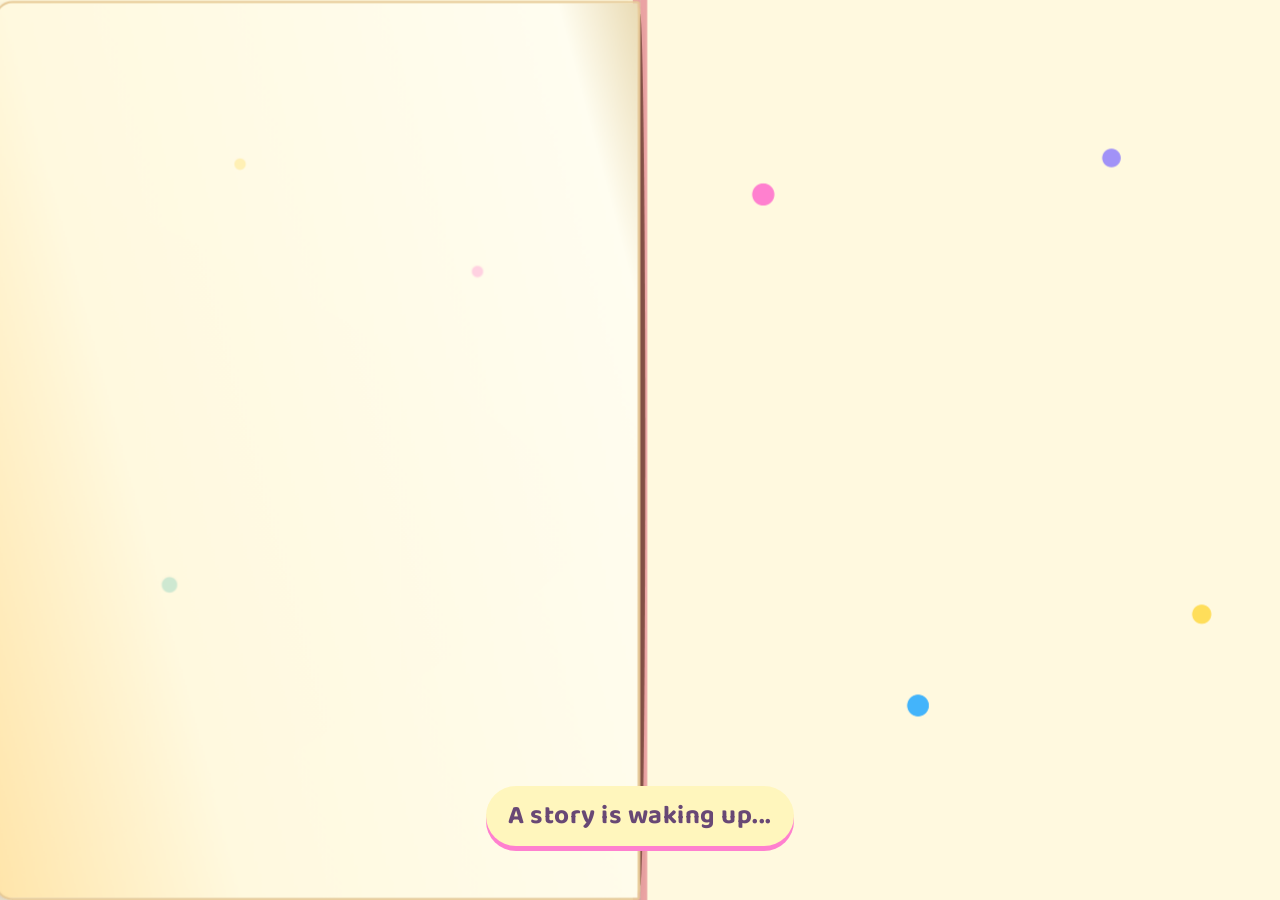
==== static/index.html @ c1fc457f "Opening: the design's keyframes as they are, pagesAppear, "A STORY YOU DRAW" bookLift and flutterPag" ====
<!doctype html>
<html lang="en">
<head>
  <meta charset="utf-8">
  <meta name="viewport" content="width=device-width, initial-scale=1, viewport-fit=cover">
  <meta name="theme-color" content="#12102b">
  <title>StoryForge</title>
  <link rel="preconnect" href="https://fonts.googleapis.com">
  <link rel="preconnect" href="https://fonts.gstatic.com" crossorigin>
  <link rel="stylesheet" href="https://fonts.googleapis.com/css2?family=Baloo+2:wght@500;600;700;800&family=Chewy&display=swap">
  <link rel="stylesheet" href="/static/style.css">
  <script>
    // The opening (a storybook opening itself) plays once per visit, before anything is drawn, so
    // the cover never flashes first. Not when /draw opens a story, and never with reduced motion.
    try {
      if (!/[?&]story=/.test(location.search) && !sessionStorage.getItem("storyforge.opened")
          && !matchMedia("(prefers-reduced-motion: reduce)").matches) {
        document.documentElement.classList.add("opening");
      }
    } catch (_) { /* no storage: skip the opening */ }
  </script>
  <link rel="icon" href="/static/art/icon.svg" type="image/svg+xml">
</head>
<body data-view="landing">
<!-- The opening: the book lifts, its cover opens and the pages flutter. A tap skips it (app.js). -->
<div class="opening-screen" id="opening" aria-hidden="true">
  <div class="opening-stars"><i></i><i></i><i></i><i></i><i></i></div>
  <div class="opening-book">
    <div class="opening-cover"><span class="cover-moon"></span><b>Story<br>Forge</b><small>A STORY YOU DRAW</small></div>
    <div class="opening-pages left-pages"></div>
    <div class="opening-pages right-pages"></div>
    <div class="flutter-page flutter-one"></div>
    <div class="flutter-page flutter-two"></div>
    <div class="flutter-page flutter-three"></div>
    <div class="flutter-page flutter-four"></div>
    <div class="opening-spine"></div>
  </div>
  <p class="opening-copy">A story is waking up...</p>
</div>
<!-- "Line boil" for the hero drawing: a little noise displaces its lines; hero.js re-seeds it a few
     times per second so the drawing wobbles like hand-drawn animation. -->
<svg class="defs" width="0" height="0" aria-hidden="true" focusable="false" style="position:absolute">
  <filter id="line-boil" x="-6%" y="-6%" width="112%" height="112%">
    <feTurbulence id="line-boil-noise" type="fractalNoise" baseFrequency="0.03" numOctaves="2" seed="1"/>
    <feDisplacementMap in="SourceGraphic" scale="2" xChannelSelector="R" yChannelSelector="G"/>
  </filter>
</svg>

<header class="top">
  <a class="wordmark" href="/" id="wordmark" aria-label="StoryForge, back to the cover"><span class="brand-mark" aria-hidden="true"><span></span></span>StoryForge</a>

  <div class="top-centre">
    <div class="top-reading" aria-live="polite">
      <h1 class="story-title" id="story-title"></h1>
      <p class="page-count" id="page-count"></p>
    </div>
  </div>

  <div class="top-actions">
    <button class="icon-button" id="narration-toggle" type="button" aria-pressed="true" hidden>
      <svg viewBox="0 0 24 24" aria-hidden="true"><path class="spk" d="M4 9.5h3.2L12 5.6v12.8l-4.8-3.9H4z"/><path class="wave" d="M15.2 9.2a4 4 0 0 1 0 5.6M17.6 6.8a7.4 7.4 0 0 1 0 10.4"/><path class="slash" d="M15 9.5l5 5m0-5l-5 5"/></svg>
      <span id="narration-toggle-label">Narration on</span>
    </button>
    <div class="leave" id="leave" hidden>
      <button class="ghost" id="new-story" type="button">New story</button>
      <span class="leave-confirm" id="leave-confirm" hidden>
        Leave this story?
        <button class="ghost" id="leave-yes" type="button">Yes, start a new one</button>
        <button class="ghost" id="leave-no" type="button">Keep reading</button>
      </span>
    </div>
  </div>
</header>

<main class="stage" id="stage">

  <!-- The cover: a storybook title screen. Left page: paper moon, hills and trees (or
       static/art/landing.jpg if it exists). Right page: the title, the buttons, and the most
       recently drawn hero peeking up (/api/cover-hero; the fox until someone has drawn one). -->
  <div class="cover" id="cover">
    <div class="title-book">
      <div class="title-page title-left" aria-hidden="true">
        <img class="cover-photo" id="cover-photo" alt="" hidden>
        <!-- two little doodled stars (a wobbly, hand-drawn outline) -->
        <svg class="paper-star star-one" viewBox="0 0 40 40"><path d="M20 3.5 Q22.6 11 25.4 15.6 Q31.5 15.8 37 17.4 Q32 21.6 28.3 25 Q29.6 30.8 30.6 36.6 Q25.4 33.4 20.2 30.4 Q14.8 33.8 9.6 36.2 Q11 30.6 12 24.8 Q7.6 21.2 3.4 17.2 Q9.4 16 14.8 15.4 Q17.2 9.8 20.8 4.4"/></svg>
        <svg class="paper-star star-two" viewBox="0 0 40 40"><path d="M20 3.5 Q22.6 11 25.4 15.6 Q31.5 15.8 37 17.4 Q32 21.6 28.3 25 Q29.6 30.8 30.6 36.6 Q25.4 33.4 20.2 30.4 Q14.8 33.8 9.6 36.2 Q11 30.6 12 24.8 Q7.6 21.2 3.4 17.2 Q9.4 16 14.8 15.4 Q17.2 9.8 20.8 4.4"/></svg>
        <div class="paper-moon"></div>
        <div class="menu-hills hill-back"></div><div class="menu-hills hill-front"></div>
        <div class="menu-tree tree-a"></div><div class="menu-tree tree-b"></div>
        <!-- the most recently drawn hero standing on the hill (the fox until someone has drawn one) -->
        <div class="menu-hero">
          <img class="cover-hero" id="cover-hero" alt="" hidden>
          <div class="menu-fox" id="menu-fox">
            <i class="fox-ear left"></i><i class="fox-ear right"></i><span class="fox-face"><i></i><b></b></span><span class="fox-body"></span><span class="fox-tail"></span>
          </div>
        </div>
        <div class="motes" id="motes"></div>
      </div>
      <div class="title-page title-right">
        <div class="title-content">
          <span class="eyebrow">A STORY YOU DRAW</span>
          <h2 class="title-word" aria-label="StoryForge">
            <span class="rainbow-word" aria-hidden="true"><i>S</i><i>t</i><i>o</i><i>r</i><i>y</i></span>
            <span class="rainbow-word short" aria-hidden="true"><i>F</i><i>o</i><i>r</i><i>g</i><i>e</i></span>
          </h2>
          <p class="cover-line" id="cover-line">Draw a hero. Watch it come alive.</p>
          <div class="top-landing">
            <a class="play-button" id="draw-link" href="/draw"><span class="play-triangle" aria-hidden="true"></span> Draw your hero</a>
            <button class="chunky soft" id="start" type="button">Start with an idea</button>
            <button class="chunky soft" id="resume" type="button" hidden></button>
          </div>
        </div>
      </div>
      <div class="title-spine" aria-hidden="true"></div>
    </div>
    <p class="menu-tip">Draw a hero • Make choices • Shape your story</p>
  </div>

  <!-- Describe your story -->
  <section class="invite" id="invite" aria-labelledby="invite-heading" hidden>
    <h2 id="invite-heading">Let's embark on a journey and bring your imagination to life.</h2>
    <p class="invite-how" id="invite-how">Hold the microphone icon and describe your basic story.</p>

    <div class="mic-wrap">
      <button class="mic" id="premise-mic" type="button" aria-label="Hold to speak your story idea">
        <span class="mic-rings" aria-hidden="true"></span>
        <svg viewBox="0 0 24 24" aria-hidden="true"><rect x="9" y="3" width="6" height="11" rx="3"/><path d="M6 11a6 6 0 0 0 12 0M12 17v4M8.5 21h7"/></svg>
      </button>
      <div class="bars" id="premise-bars" aria-hidden="true"><i></i><i></i><i></i><i></i><i></i><i></i><i></i></div>
    </div>
    <p class="mic-status" id="premise-mic-status" role="status"></p>

    <form class="premise-form" id="premise-form">
      <label class="visually-hidden" for="premise">Your story idea</label>
      <textarea id="premise" rows="2" placeholder="Or type it here. For example: a small purple dragon finds a mysterious door in an enchanted forest."></textarea>
      <fieldset class="levels" id="levels">
        <legend>Who is reading?</legend>
        <label><input type="radio" name="reading-level" value="pre"><span>Pre-reader</span></label>
        <label><input type="radio" name="reading-level" value="early" checked><span>Early reader <small>K-2</small></span></label>
        <label><input type="radio" name="reading-level" value="confident"><span>Confident reader <small>3-5</small></span></label>
      </fieldset>
      <div class="form-row">
        <button class="ghost" id="invite-back" type="button">Back</button>
        <button class="primary" id="premise-submit" type="submit">Begin the story</button>
      </div>
    </form>
  </section>

  <!-- The open book -->
  <div class="book-row" id="book-row" hidden>
  <button class="leaf-button" id="prev-page" type="button" aria-label="Previous page"><svg viewBox="0 0 24 24" aria-hidden="true"><path d="M15 4l-8 8 8 8"/></svg></button>
  <section class="book" id="book" aria-label="Storybook">
    <div class="page page-picture">
      <figure class="picture" id="picture" data-state="waiting">
        <img id="picture-img" alt="">
        <!-- The child's hero drawing (a transparent PNG), layered on every page's background and
             animated from the page's hero_action (style.css "Hero animation", hero.js). -->
        <div class="hero-stage" aria-hidden="true">
          <div class="hero-move">
            <span class="hero-shadow"></span>
            <div class="hero-flip"><div class="hero-act"><div class="hero-breath">
              <img id="hero-img" class="hero" alt="" draggable="false">
              <div class="hero-props"></div>
            </div></div></div>
          </div>
        </div>
        <div class="hero-fx" id="hero-fx" aria-hidden="true"></div>
        <div class="painting" id="painting">
          <div class="wash" aria-hidden="true"><i></i><i></i><i></i></div>
          <p class="painting-label" id="painting-label">Painting this page</p>
          <div class="meter" role="progressbar" aria-label="Picture progress" aria-valuemin="0" aria-valuemax="100" id="picture-meter"><span id="picture-meter-fill"></span></div>
          <p class="painting-eta" id="painting-eta"></p>
        </div>
        <div class="unpainted" id="unpainted">
          <svg viewBox="0 0 120 90" aria-hidden="true"><path d="M60 78C48 66 28 62 10 68V26c18-6 38-2 50 10 12-12 32-16 50-10v42c-18-6-38-2-50 10z" fill="none" stroke="currentColor" stroke-width="2.5" stroke-linejoin="round"/><path d="M60 36v42" stroke="currentColor" stroke-width="2.5"/><path d="M60 22v-10M44 20l-5-8M76 20l5-8" stroke="currentColor" stroke-width="2.5" stroke-linecap="round"/></svg>
          <p id="unpainted-message">This page stayed unpainted.</p>
          <button class="ink-button" id="picture-retry" type="button">Paint it again</button>
        </div>
      </figure>
    </div>

    <div class="page page-words">
      <div class="chapter-row">
        <span id="chapter-label"></span>
        <div class="progress" id="chapter-progress" role="img"></div>
      </div>
      <div class="words" id="words" tabindex="-1"></div>
      <div class="words-problem" id="words-problem" hidden>
        <p id="words-problem-message"></p>
        <div class="form-row">
          <button class="ink-button" id="words-retry" type="button">Try again</button>
          <button class="ink-link" id="words-change" type="button">Change my idea</button>
        </div>
      </div>

      <div class="narration" id="narration" hidden>
        <button class="round" id="narration-play" type="button" aria-label="Pause narration">
          <svg viewBox="0 0 24 24" aria-hidden="true"><path class="i-play" d="M8 5.5v13l11-6.5z"/><path class="i-pause" d="M7 5h4v14H7zM13 5h4v14h-4z"/></svg>
        </button>
        <div class="narration-track" role="progressbar" aria-label="Narration progress" aria-valuemin="0" aria-valuemax="100" id="narration-track"><span id="narration-fill"></span></div>
        <button class="ink-link" id="narration-replay" type="button">Read again</button>
      </div>
      <p class="narration-note" id="narration-note" hidden></p>

    </div>
    <div class="turn" id="turn" aria-hidden="true"></div>
    <!-- Shown while the browser keeps sound locked until a tap (iOS Safari, e.g. straight after /draw). -->
    <button class="tap-to-hear" id="tap-to-hear" type="button" hidden>
      <span class="tap-to-hear-pill"><span class="tap-to-hear-icon" aria-hidden="true">▶</span> Tap to hear your story!</span>
    </button>
  </section>
  <button class="leaf-button" id="next-page" type="button" aria-label="Next page"><svg viewBox="0 0 24 24" aria-hidden="true"><path d="M9 4l8 8-8 8"/></svg></button>
  </div>

  <!-- What happens next -->
  <section class="next" id="next" aria-labelledby="next-heading" hidden>
    <div class="next-wait" id="next-wait" hidden>
      <p id="next-wait-text"></p>
      <button class="quiet-link" id="choose-now" type="button" hidden>Choose now</button>
    </div>

    <div class="next-choices" id="next-choices" hidden>
      <h2 id="next-heading">What happens next?</h2>
      <div class="choices" id="choices"></div>
      <form class="own-idea" id="own-idea-form">
        <button class="mic small" id="idea-mic" type="button" aria-label="Hold to speak your own idea">
          <span class="mic-rings" aria-hidden="true"></span>
          <svg viewBox="0 0 24 24" aria-hidden="true"><rect x="9" y="3" width="6" height="11" rx="3"/><path d="M6 11a6 6 0 0 0 12 0M12 17v4M8.5 21h7"/></svg>
        </button>
        <label class="visually-hidden" for="own-idea">Your own idea for what happens next</label>
        <input id="own-idea" type="text" autocomplete="off" placeholder="Or describe your own idea">
        <button class="primary small" id="own-idea-submit" type="submit">Make it happen</button>
      </form>
      <p class="mic-status" id="idea-mic-status" role="status"></p>
      <div class="next-quiet">
        <button class="quiet-link" id="just-continue" type="button">Continue the adventure</button>
        <button class="quiet-link" id="finish-story" type="button">Finish the story</button>
      </div>
    </div>

    <div class="the-end" id="the-end" hidden>
      <h2>The end</h2>
      <div class="form-row">
        <button class="primary" id="end-new" type="button">Start a new journey</button>
        <button class="quiet-link" id="end-reread" type="button">Read it again from page 1</button>
      </div>
    </div>
  </section>
</main>

<div class="toast" id="toast" role="alert" hidden></div>
<!-- Tap-a-word: the definition of an underlined word (app.js "tap-a-word"). -->
<div class="word-bubble" id="word-bubble" role="dialog" aria-label="What this word means" hidden>
  <p><strong id="word-bubble-word"></strong> <span id="word-bubble-text"></span></p>
</div>

<script src="/static/hero.js" defer></script>
<script src="/static/app.js" defer></script>
</body>
</html>
---- static/style.css ----
/* StoryForge, in the team's storybook style (KidsStorybookGame): Chewy for titles, Baloo 2 for
   everything else, a bright title screen (paper moon, hills, trees, rainbow letters), a green
   two-panel book on dotted paper, and chunky buttons whose coloured bottom edge presses down.
   The picture and the hero layer ("Hero animation" below) keep their own look. */

@font-face {
  font-family: "Fraunces"; /* only the hero's sleeping "zzz" still uses it */
  src: url("/static/fonts/fraunces-latin-soft.woff2") format("woff2");
  font-weight: 100 900;
  font-display: swap;
}

:root {
  /* the team palette */
  --text: #293d3a;
  --title: #2d4e47;
  --text-soft: #4f5d58;     /* 6.6:1 on the paper */
  --paper: #faf6ea;
  --paper-dots: #d7cdb9;
  --cream: #fff9df;
  --frame: #4f8576;         /* the book frame, a little brighter than the design's #48685d */
  --frame-light: #5f9686;
  --frame-edge: #b7a88d;
  --chapter: #a94b31;       /* the design's #cf6a48, darkened to 5:1 for the small label */
  --rust: #d06d4b;
  --red: #ff524d;  --red-edge: #c4376d;  --orange: #ff8637;
  --yellow: #ffde5a; --yellow-edge: #d4a72c;
  --pink: #ff80cf; --purple: #c889ee; --violet: #684178; --violet-deep: #39285f;
  --green: #71b54c; --teal: #71c9b7; --blue: #43b4fb; --blue-edge: #2a86c4;
  --soft-edge: #d9cdb8;
  --button-text: #251820;   /* on red, orange and yellow buttons: 5:1 or better */

  /* The hero layer's own colours and font (unchanged). */
  --gold: #f4c76b;
  --gold-bright: #ffe3a1;
  --ember: #e89a3c;
  --ink: #2c2340;

  --ui: "Baloo 2", "Trebuchet MS", system-ui, sans-serif;
  --titles: "Chewy", "Baloo 2", cursive;
  --display: "Fraunces", "Iowan Old Style", "Palatino Linotype", Palatino, Georgia, serif;

  /* spacing scale: 4 8 12 16 24 32 48 64 */
  --s1: .25rem; --s2: .5rem; --s3: .75rem; --s4: 1rem; --s5: 1.5rem; --s6: 2rem; --s7: 3rem; --s8: 4rem;
  --ease: cubic-bezier(.2, .7, .2, 1);
}

*, *::before, *::after { box-sizing: border-box; }
[hidden] { display: none !important; }

html { -webkit-text-size-adjust: 100%; overflow-x: clip; }
body {
  margin: 0;
  min-height: 100dvh;
  display: grid;
  grid-template-rows: auto 1fr;
  background: radial-gradient(circle at 50% -10%, #fffdf7 0, #f4eddf 40%, #e8ddc9 100%) fixed;
  color: var(--text);
  font-family: var(--ui);
  font-size: 1.0625rem;
  line-height: 1.5;
  -webkit-font-smoothing: antialiased;
}
/* The cover and "describe your story" sit in the title screen's bright sky. */
body[data-view="landing"], body[data-view="invite"] {
  background:
    radial-gradient(rgba(255, 255, 255, .45) 2px, transparent 2px) 0 0 / 41px 41px,
    radial-gradient(circle at 50% 35%, #fffde5 0, #d8f5b2 28%, #71d7ca 62%, #43b4fb 100%);
  background-attachment: fixed;
}

button, input, textarea { font: inherit; color: inherit; }
button, a { -webkit-tap-highlight-color: transparent; }
button { cursor: pointer; }
button:disabled { cursor: default; }
:focus-visible { outline: 3px solid var(--violet); outline-offset: 3px; }

.visually-hidden {
  position: absolute; width: 1px; height: 1px; overflow: hidden;
  clip-path: inset(50%); white-space: nowrap;
}

/* ───────── chunky buttons ─────────
   A coloured bottom edge (--edge) under a coloured face (--face): hover lifts it a little,
   pressing pushes it down onto its edge. Every button is at least 48px tall for little fingers. */

.play-button, .chunky, .primary, .ghost, .quiet-link, .round, .leaf-button, .ink-button, .ink-link,
.mic, .levels span, .tap-to-hear-pill, .icon-button {
  --face: #fff; --edge: var(--soft-edge); --lift: 6px;
  border: 0;
  background: var(--face);
  color: var(--text);
  font-family: var(--ui);
  font-weight: 800;
  text-decoration: none;
  box-shadow: 0 var(--lift) 0 var(--edge), 0 calc(var(--lift) + 5px) 14px rgba(84, 42, 51, .16);
  transition: transform .18s var(--ease), box-shadow .18s var(--ease), background-color .18s;
}
@media (hover: hover) {
  .play-button:hover, .chunky:hover:not(:disabled), .primary:hover:not(:disabled), .ghost:hover,
  .quiet-link:hover:not(:disabled), .round:hover, .leaf-button:hover:not(:disabled), .ink-button:hover,
  .ink-link:hover, .mic:hover:not(.listening), .levels label:hover span, .icon-button:hover,
  .tap-to-hear:hover .tap-to-hear-pill {
    transform: translateY(-3px) rotate(-1deg);
    box-shadow: 0 calc(var(--lift) + 3px) 0 var(--edge), 0 calc(var(--lift) + 9px) 18px rgba(84, 42, 51, .18);
  }
}
.play-button:active, .chunky:active:not(:disabled), .primary:active:not(:disabled), .ghost:active,
.quiet-link:active:not(:disabled), .round:active, .leaf-button:active:not(:disabled), .ink-button:active,
.ink-link:active, .levels label:active span, .icon-button:active, .tap-to-hear:active .tap-to-hear-pill {
  transform: translateY(calc(var(--lift) - 2px));
  box-shadow: 0 2px 0 var(--edge);
}
.primary:disabled, .chunky:disabled, .quiet-link:disabled, .choice:disabled { opacity: .5; }

.play-button, .primary, .tap-to-hear-pill { --face: var(--red); --edge: var(--red-edge); --lift: 7px; color: var(--button-text); }
@media (hover: hover) { .play-button:hover, .primary:hover:not(:disabled) { --face: var(--orange); } }
.play-button {
  display: inline-flex; align-items: center; justify-content: center; gap: 12px;
  min-width: 200px; min-height: 64px; padding: 0 1.4em;
  border-radius: 18px;
  font-size: 1.45rem;
}
.play-triangle { width: 0; height: 0; border-top: 9px solid transparent; border-bottom: 9px solid transparent; border-left: 14px solid currentColor; }
.chunky {
  display: inline-flex; align-items: center; justify-content: center;
  min-height: 56px; padding: 0 1.3em;
  border-radius: 16px;
  font-size: 1.15rem;
}
.chunky.soft { --face: #fff6bd; --edge: var(--yellow-edge); color: #4a3550; }
.primary { border-radius: 16px; min-height: 56px; padding: 0 1.4em; font-size: 1.15rem; }
.primary.small { min-height: 52px; font-size: 1.05rem; padding: 0 1.1em; white-space: nowrap; }
.ghost, .quiet-link {
  display: inline-flex; align-items: center; justify-content: center;
  min-height: 48px; padding: 0 1.1em; border-radius: 14px; font-size: 1rem;
}

/* ───────── top bar ───────── */

.top {
  display: grid;
  grid-template-columns: 1fr auto 1fr;
  align-items: center;
  gap: var(--s4);
  padding: var(--s3) clamp(var(--s4), 3vw, var(--s6));
  min-height: 5.5rem;
  max-width: 1240px; width: 100%; margin: 0 auto;
}
body[data-view="landing"] .top { display: none; } /* the title screen is the whole page */
body[data-view="landing"] { grid-template-rows: 1fr; } /* so the cover gets the full height and sits centred */
.wordmark {
  justify-self: start;
  display: flex; align-items: center; gap: 12px;
  color: #294d47;
  text-decoration: none;
  font-family: var(--titles);
  font-size: 1.6rem;
  letter-spacing: .3px;
}
/* the little lantern from the design's brand mark */
.brand-mark { width: 42px; height: 42px; flex: none; border-radius: 50% 50% 46% 54%; background: #dd714b; display: grid; place-items: center; transform: rotate(-8deg); box-shadow: inset 0 -4px rgba(86, 53, 40, .15); }
.brand-mark span { width: 19px; height: 23px; background: #ffefac; border-radius: 50% 50% 45% 45%; box-shadow: 0 0 0 4px #315b52; position: relative; }
.brand-mark span::after { content: ""; width: 3px; height: 8px; background: #315b52; position: absolute; top: -6px; left: 8px; }
body[data-view="invite"] .wordmark { color: #1f4740; }

.top-centre { text-align: center; min-width: 0; }
.top-actions { justify-self: end; display: flex; align-items: center; gap: var(--s3); flex-wrap: wrap; justify-content: flex-end; }
.top-reading { display: none; }
body[data-view="reading"] .top-reading { display: block; }

.story-title {
  margin: 0;
  color: var(--title);
  font-family: var(--titles);
  font-weight: 400;
  font-size: clamp(1.6rem, 3vw, 2.4rem);
  line-height: 1.05;
  letter-spacing: .2px;
  text-wrap: balance;
}
.page-count { margin: 2px 0 0; color: var(--text-soft); font-size: .95rem; font-weight: 700; }

.icon-button {
  display: inline-flex; align-items: center; gap: .45em;
  min-height: 48px; padding: 0 1em; border-radius: 999px; font-size: .98rem;
  --lift: 4px;
}
.icon-button svg { width: 1.3em; height: 1.3em; fill: none; stroke: currentColor; stroke-width: 2; stroke-linecap: round; stroke-linejoin: round; }
.icon-button .spk { fill: currentColor; stroke: none; }
.icon-button .slash { display: none; }
.icon-button[aria-pressed="false"] .wave { display: none; }
.icon-button[aria-pressed="false"] .slash { display: inline; }
.icon-button[aria-pressed="false"] { color: var(--text-soft); }
.leave-confirm { display: inline-flex; align-items: center; gap: var(--s2); flex-wrap: wrap; justify-content: flex-end; font-size: 1rem; font-weight: 700; }

/* ───────── the stage ───────── */

.stage {
  position: relative;
  display: flex;
  flex-direction: column;
  align-items: center;
  justify-content: center;
  padding: 0 clamp(var(--s4), 3vw, var(--s6)) var(--s5);
  overflow: clip;
}
body[data-view="landing"] .stage { padding: 34px clamp(14px, 3vw, 34px); }
body[data-view="reading"] .stage { justify-content: flex-start; overflow: visible; gap: var(--s5); }
body[data-view="reading"] .top { min-height: 4.75rem; }

/* ───────── the cover: the title screen ───────── */

.cover { display: flex; flex-direction: column; align-items: center; width: 100%; }
body:not([data-view="landing"]) .cover { display: none; }
.motes { display: none; }

.title-book {
  width: min(1040px, 94vw);
  min-height: min(680px, 80vh);
  display: grid; grid-template-columns: 1fr 1fr;
  position: relative; z-index: 2;
  border: 10px solid var(--violet); border-radius: 24px;
  background: var(--yellow);
  box-shadow: 0 26px 0 var(--violet-deep), 0 38px 60px rgba(28, 23, 82, .55);
  animation: titleArrive .85s cubic-bezier(.18, .8, .25, 1) both;
  overflow: hidden;
}
html.opening .title-book { animation-play-state: paused; } /* it arrives once the opening is over */
.title-page { position: relative; overflow: hidden; }
.title-left { background: var(--blue); border-radius: 12px 0 0 12px; }
/* a little ringed planet in the top corner (the ring is ::after, tilted) */
.title-left::before {
  content: ""; position: absolute; z-index: 1; width: 92px; height: 92px; top: 46px; right: 52px; border-radius: 50%;
  background:
    radial-gradient(circle at 34% 38%, rgba(255, 255, 255, .35) 0 9px, transparent 10px),
    radial-gradient(circle at 64% 66%, rgba(57, 40, 95, .18) 0 11px, transparent 12px),
    radial-gradient(circle at 70% 30%, rgba(57, 40, 95, .14) 0 6px, transparent 7px),
    #8a7fe8;
  box-shadow: inset -10px -8px 0 rgba(57, 40, 95, .18);
}
.title-left::after {
  content: ""; position: absolute; z-index: 1; width: 150px; height: 38px; top: 73px; right: 23px; border-radius: 50%;
  border: 6px solid #c889ee; border-top-color: transparent; transform: rotate(-16deg);
}
.title-left .cover-photo { position: absolute; inset: 0; width: 100%; height: 100%; object-fit: cover; z-index: 5; }
.title-right { background: var(--cream); border-radius: 0 12px 12px 0; color: #46354b; display: grid; place-items: center; }
.title-spine { position: absolute; width: 24px; left: calc(50% - 12px); top: 0; bottom: 0; z-index: 10; background: linear-gradient(90deg, rgba(55, 35, 46, .3), rgba(255, 255, 255, .32), rgba(55, 35, 46, .28)); pointer-events: none; }
.paper-moon { position: absolute; width: 132px; height: 132px; border-radius: 50%; background: #fff2a2; top: 70px; left: 75px; box-shadow: 0 0 0 18px rgba(255, 231, 134, .12), 0 0 60px rgba(255, 231, 134, .32); animation: moonBob 4s ease-in-out infinite; }
.paper-star {
  position: absolute; z-index: 3; width: 30px; height: 30px; overflow: visible;
  fill: #ffe680; stroke: #e98a4f; stroke-width: 2.6; stroke-linecap: round; stroke-linejoin: round;
  animation: doodleTwinkle 1.4s ease-in-out infinite alternate;
}
.star-one { left: 58px; top: 250px; rotate: -12deg; }
.star-two { right: 70px; top: 196px; width: 24px; height: 24px; fill: #e3f29a; stroke: #6c9b3f; animation-delay: .5s; rotate: 14deg; }
@keyframes doodleTwinkle { to { transform: scale(1.18) rotate(10deg); } }
.menu-hills { position: absolute; bottom: -90px; width: 530px; height: 400px; border-radius: 52% 48% 0 0; transform: rotate(10deg); }
.hill-back { left: 80px; background: var(--teal); }
.hill-front { left: -190px; bottom: -170px; background: var(--green); transform: rotate(-8deg); }
.menu-tree { position: absolute; z-index: 2; bottom: 55px; width: 30px; height: 150px; border-radius: 12px 12px 0 0; background: #583f45; }
.menu-tree::before { content: ""; position: absolute; width: 120px; height: 160px; left: -45px; top: -110px; border-radius: 48% 52% 44% 56%; background: #37b54c; box-shadow: inset -15px -10px rgba(29, 61, 62, .16); }
.tree-a { left: 90px; }
.tree-b { right: 78px; height: 120px; transform: scale(.8); }

.title-content { z-index: 4; text-align: center; padding: 40px 26px 48px; transform: rotate(-1deg); }
.eyebrow { display: inline-block; color: #c8352f; font-weight: 800; font-size: 1rem; letter-spacing: 3px; margin-bottom: 10px; }
.title-word { font-family: var(--titles); font-weight: 400; font-size: clamp(52px, 6vw, 84px); line-height: .85; margin: 6px 0 22px; letter-spacing: -1px; }
.rainbow-word { display: flex; justify-content: center; transform: rotate(-1deg); }
.rainbow-word.short { margin-top: 9px; transform: rotate(1deg); }
.rainbow-word i { display: inline-block; font-style: normal; color: var(--purple); text-shadow: 2px 3px 0 #fff, 4px 5px 0 rgba(76, 63, 102, .25); transform: rotate(-5deg); }
.rainbow-word i:nth-child(2n) { color: var(--green); transform: translateY(4px) rotate(4deg); }
.rainbow-word i:nth-child(3n) { color: #f2c62e; transform: translateY(-3px) rotate(-3deg); }
.rainbow-word i:nth-child(4n) { color: #4fb9a6; transform: rotate(5deg); }
.rainbow-word i:nth-child(5n) { color: var(--pink); transform: translateY(3px) rotate(-4deg); }
.rainbow-word i:nth-child(6n) { color: var(--blue); }
.cover-line { margin: 0 0 24px; color: #4f3f57; font-size: 1.2rem; font-weight: 700; text-wrap: balance; }
.top-landing { display: flex; flex-direction: column; align-items: center; gap: 18px; }
.top-landing .chunky { min-width: 200px; }

/* The most recent hero drawing (or the fox) standing on the green hill of the left page, about
   twice the size it had beside the buttons. Its feet rest on the hill; a soft shadow under them. */
.menu-hero {
  position: absolute; z-index: 3; left: 52%; bottom: 112px; transform: translateX(-50%);
  width: min(360px, 80%); height: min(320px, 52%);
  display: flex; align-items: flex-end; justify-content: center;
  pointer-events: none;
}
.menu-hero::after {
  content: ""; position: absolute; bottom: -8px; left: 50%; width: 60%; height: 22px; transform: translateX(-50%);
  border-radius: 50%; background: rgba(29, 61, 40, .28); z-index: -1;
}
.cover-hero {
  display: block; max-width: 100%; max-height: 100%; width: auto; height: auto;
  object-fit: contain; transform-origin: bottom center;
  filter: drop-shadow(0 5px 0 rgba(94, 62, 69, .22));
  animation: foxPeek 3.5s ease-in-out infinite;
}
.menu-fox { position: absolute; bottom: -10px; left: 50%; margin-left: -85px; width: 170px; height: 180px; animation: foxPeek 3.5s ease-in-out infinite; transform-origin: bottom; }
.fox-body { position: absolute; width: 88px; height: 110px; bottom: 0; right: 30px; border-radius: 50% 50% 20% 20%; background: #df694a; border: 4px solid #5e3e45; }
.fox-face { position: absolute; z-index: 2; width: 100px; height: 85px; top: 15px; right: 24px; border-radius: 48% 48% 55% 55%; background: #eb7952; border: 4px solid #5e3e45; }
.fox-face::before, .fox-face::after { content: ""; position: absolute; width: 7px; height: 9px; top: 36px; border-radius: 50%; background: #4d3942; }
.fox-face::before { left: 25px; } .fox-face::after { right: 25px; }
.fox-face i { position: absolute; width: 54px; height: 35px; background: #fff1cc; border-radius: 50%; left: 20px; top: 47px; }
.fox-face b { position: absolute; z-index: 2; width: 12px; height: 9px; background: #4d3942; border-radius: 50%; left: 41px; top: 54px; }
.fox-ear { position: absolute; top: 0; width: 45px; height: 60px; background: #df694a; border: 4px solid #5e3e45; transform: rotate(25deg); border-radius: 80% 0 20% 20%; }
.fox-ear.left { right: 87px; transform: rotate(-25deg) scaleX(-1); }
.fox-ear.right { right: 20px; }
.fox-tail { position: absolute; width: 90px; height: 55px; right: 90px; bottom: 15px; border-radius: 60% 10% 10% 60%; background: #e16b49; border: 4px solid #5e3e45; transform: rotate(19deg); }
.menu-tip { position: relative; z-index: 3; margin: 44px 0 0; color: #1f4740; font-size: 1rem; font-weight: 700; letter-spacing: .5px; text-align: center; }

@keyframes titleArrive { from { opacity: 0; transform: scale(.75) rotate(-3deg); } to { opacity: 1; transform: scale(1) rotate(0); } }
@keyframes moonBob { 50% { transform: translateY(-10px); } }
@keyframes foxPeek { 50% { transform: rotate(2deg) translateY(-7px); } }
@keyframes twinkle { to { transform: rotate(45deg) scale(1.7); filter: drop-shadow(0 0 5px #ffe16e); } }
@keyframes settle { from { opacity: 0; transform: translateY(8px); } to { opacity: 1; transform: none; } }

/* ───────── the opening: the book opens and its pages flutter ─────────
   (.opening-screen, never just .opening: the story's first page uses .words.opening) */

.opening-screen { display: none; }
html.opening body { overflow: hidden; }
html.opening .opening-screen {
  position: fixed; inset: 0; z-index: 100;
  display: grid; place-items: center; overflow: hidden;
  background: #71c9b7; color: #fff7d2; cursor: pointer;
  transition: opacity .4s ease;
}
html.opening-out .opening-screen { opacity: 0; pointer-events: none; }
.opening-screen::before { content: ""; position: absolute; inset: 0; background: radial-gradient(circle at 50% 35%, #fffde5 0, #d8f5b2 28%, #71d7ca 62%, #43b4fb 100%); }
.opening-screen::after { content: ""; position: absolute; width: 650px; max-width: 90vw; height: 150px; bottom: 10%; border-radius: 50%; background: rgba(4, 7, 20, .5); filter: blur(30px); }
.opening-book { width: 100vw; height: 100vh; position: relative; z-index: 2; perspective: 1500px; animation: bookLift 2.75s cubic-bezier(.2, .7, .15, 1) both; }
.opening-cover { position: absolute; inset: 0 0 0 50%; border: 9px solid #623b77; border-radius: 6px 20px 20px 6px; transform-origin: left center; background: var(--red); display: grid; align-content: center; justify-items: center; box-shadow: inset 0 0 0 14px var(--orange), inset 0 0 0 19px var(--yellow), 0 18px 40px rgba(68, 92, 120, .3); animation: coverOpen 1.05s .45s cubic-bezier(.55, .05, .2, 1) forwards; z-index: 12; backface-visibility: hidden; }
.opening-cover b { color: #fff6bb; text-align: center; font: 400 clamp(32px, 5vw, 68px)/.9 var(--titles); text-shadow: 4px 4px #a13e75; }
.opening-cover small { font-size: 9px; letter-spacing: 2px; margin-top: 14px; font-weight: 800; }
.cover-moon { width: 58px; height: 58px; border-radius: 50%; background: #ffe57e; margin-bottom: 20px; box-shadow: 0 0 25px #ffdd78; }
.opening-pages { position: absolute; top: 0; bottom: 0; width: 50%; background-color: var(--cream); background-image: radial-gradient(circle at 18% 22%, #ff80cf 0 1.2%, transparent 1.3%), radial-gradient(circle at 72% 18%, #a192f7 0 1%, transparent 1.1%), radial-gradient(circle at 42% 78%, #43b4fb 0 1.3%, transparent 1.4%), radial-gradient(circle at 86% 68%, #ffde5a 0 1.1%, transparent 1.2%); border: 7px solid #eaa3a3; opacity: 0; animation: pagesAppear .25s .65s forwards; }
.left-pages { left: 0; border-radius: 14px 4px 4px 14px; }
.right-pages { right: 0; border-radius: 4px 14px 14px 4px; }
.flutter-page { position: absolute; z-index: 10; top: 1.5%; bottom: 1.5%; left: 50%; width: 49%; border-radius: 3px 18px 18px 3px; transform-origin: left center; transform-style: preserve-3d; background: linear-gradient(105deg, #eadcb6 0, #fffdf0 9%, #fff9df 72%, #ffe5aa 100%); border: 2px solid #e6c997; box-shadow: 8px 7px 15px rgba(90, 70, 82, .13); }
.flutter-page::after { content: ""; position: absolute; inset: 0; border-radius: inherit; background: radial-gradient(circle at 25% 30%, #ff80cf 0 5px, transparent 6px), radial-gradient(circle at 73% 65%, #71c9b7 0 7px, transparent 8px), radial-gradient(circle at 62% 18%, #ffde5a 0 5px, transparent 6px); opacity: .34; }
.flutter-one { animation: flutterPage 1.05s .82s cubic-bezier(.35, .05, .2, 1) forwards; }
.flutter-two { z-index: 9; inset-block: 2.2%; animation: flutterPage 1.05s 1.08s cubic-bezier(.35, .05, .2, 1) forwards; }
.flutter-three { z-index: 8; inset-block: 3%; animation: flutterPage 1.05s 1.34s cubic-bezier(.35, .05, .2, 1) forwards; }
.flutter-four { z-index: 7; inset-block: 3.8%; animation: flutterPage 1.05s 1.6s cubic-bezier(.35, .05, .2, 1) forwards; }
.opening-spine { position: absolute; width: 10px; height: 94%; top: 3%; left: calc(50% - 5px); border-radius: 50%; background: #845247; z-index: 8; opacity: 0; animation: fadeIn .3s 1.45s forwards; }
.opening-copy { z-index: 9; position: absolute; bottom: 6%; margin: 0; font: 700 clamp(18px, 2.2vw, 26px) var(--ui); letter-spacing: .5px; color: #684875; background: #fff6bd; padding: 9px 22px; border-radius: 30px; box-shadow: 0 5px 0 var(--pink); animation: pulseCopy 1.4s ease-in-out infinite; }
.opening-stars i { position: absolute; width: 7px; height: 7px; background: #ffe680; transform: rotate(45deg); animation: twinkle 1.2s infinite alternate; z-index: 1; }
.opening-stars i:nth-child(1) { left: 17%; top: 23%; }
.opening-stars i:nth-child(2) { right: 18%; top: 28%; animation-delay: .4s; }
.opening-stars i:nth-child(3) { left: 25%; bottom: 25%; animation-delay: .7s; }
.opening-stars i:nth-child(4) { right: 24%; bottom: 20%; }
.opening-stars i:nth-child(5) { left: 52%; top: 14%; animation-delay: .2s; }
/* The design's keyframes, as they are (pagesAppear is used there but never defined: the pages fade in). */
@keyframes bookLift { 0% { transform: translateY(20vh) scale(.25) rotate(4deg); opacity: 0; border-radius: 30px; } 22% { opacity: 1; } 65% { transform: translateY(0) scale(.72) rotate(0); } 100% { transform: translateY(0) scale(1.03); border-radius: 0; } }
@keyframes coverOpen { 0% { transform: rotateY(0); } 45% { transform: rotateY(-72deg) skewY(-2deg); } 100% { transform: rotateY(-180deg); } }
@keyframes flutterPage { 0% { transform: rotateY(0) skewY(0); filter: brightness(1); } 34% { transform: rotateY(-58deg) skewY(-5deg) translateY(-2%); filter: brightness(1.05); } 62% { transform: rotateY(-126deg) skewY(5deg) translateY(1%); } 82% { transform: rotateY(-168deg) skewY(-2deg); } 100% { transform: rotateY(-180deg) skewY(0); } }
@keyframes fadeIn { to { opacity: 1; } }
@keyframes pulseCopy { 50% { opacity: .55; } }
@keyframes pagesAppear { to { opacity: 1; } }

/* ───────── describe your story ───────── */

.invite {
  position: relative;
  width: min(100%, 40rem);
  display: flex; flex-direction: column; align-items: center;
  text-align: center;
  color: #443847;
  background: #fff0c7;
  border: 6px solid #5b3a49; border-radius: 25px;
  box-shadow: 0 15px 0 #2c2232, 0 30px 70px rgba(8, 10, 25, .35);
  padding: clamp(var(--s5), 3vw, 2.2rem);
  margin-top: var(--s4);
  animation: settingsPop .35s cubic-bezier(.2, .9, .3, 1.2) both;
}
@keyframes settingsPop { from { transform: scale(.75) rotate(3deg); opacity: 0; } }
.invite h2 {
  margin: 0 0 var(--s3);
  color: #3e485e;
  font-family: var(--titles); font-weight: 400;
  font-size: clamp(1.8rem, 4vw, 2.6rem);
  line-height: 1.1;
  text-wrap: balance;
}
.invite-how { margin: 0 0 var(--s5); font-size: 1.15rem; font-weight: 600; color: #5d4f5d; text-wrap: balance; }

.mic-wrap { display: flex; flex-direction: column; align-items: center; gap: var(--s3); }
.mic {
  --face: var(--blue); --edge: var(--blue-edge); --lift: 7px;
  position: relative;
  width: 6.5rem; height: 6.5rem;
  border-radius: 50%;
  color: #1d3346;
  display: grid; place-items: center;
  touch-action: none; user-select: none; -webkit-user-select: none; -webkit-touch-callout: none;
}
.mic svg { width: 46%; height: 46%; fill: none; stroke: currentColor; stroke-width: 2; stroke-linecap: round; stroke-linejoin: round; }
.mic svg rect { fill: currentColor; stroke: none; }
.mic.listening { --face: var(--pink); --edge: #c2559b; transform: translateY(5px); box-shadow: 0 2px 0 var(--edge); }
.mic.working { opacity: .7; }
.mic.unavailable { --face: #e6e0d4; --edge: #c6bba8; color: var(--text-soft); }
.mic-rings { position: absolute; inset: 0; border-radius: 50%; pointer-events: none; }
.mic.listening .mic-rings { animation: ring 1.4s ease-out infinite; box-shadow: 0 0 0 0 rgba(255, 128, 207, .6); }
@keyframes ring { to { box-shadow: 0 0 0 26px rgba(255, 128, 207, 0); } }
.mic.small { width: 3.4rem; height: 3.4rem; flex: none; --lift: 5px; }
.mic.small svg { width: 56%; height: 56%; }

.bars { display: flex; align-items: center; gap: 5px; height: 26px; opacity: 0; transition: opacity .2s; }
.bars.on { opacity: 1; }
.bars i { width: 5px; height: 100%; border-radius: 3px; background: var(--pink); transform: scaleY(.18); transform-origin: center; }
.bars.on:not(.live) i { animation: bar 1s ease-in-out infinite; }
.bars.on i:nth-child(2) { animation-delay: -.8s; } .bars.on i:nth-child(3) { animation-delay: -.3s; }
.bars.on i:nth-child(4) { animation-delay: -.6s; } .bars.on i:nth-child(5) { animation-delay: -.1s; }
.bars.on i:nth-child(6) { animation-delay: -.7s; } .bars.on i:nth-child(7) { animation-delay: -.45s; }
@keyframes bar { 0%, 100% { transform: scaleY(.2); } 50% { transform: scaleY(1); } }

.mic-status { min-height: 1.5em; margin: var(--s2) 0 var(--s3); font-size: 1.02rem; font-weight: 700; color: #4a3550; text-wrap: balance; }
.mic-status.problem { color: #a12f2f; }
.mic-status a { color: inherit; }

.premise-form { width: 100%; display: flex; flex-direction: column; gap: var(--s4); }
textarea, .own-idea input {
  width: 100%;
  border: 2px solid var(--soft-edge);
  border-radius: 16px;
  background: #fff;
  color: var(--text);
  padding: .8em 1em;
  font-family: var(--ui);
  font-size: 1.12rem; font-weight: 600;
  line-height: 1.45;
  resize: none;
  box-shadow: inset 0 3px 0 rgba(88, 75, 52, .06);
}
textarea::placeholder, input::placeholder { color: #7a6f70; opacity: 1; font-weight: 500; }
textarea:focus, .own-idea input:focus { border-color: var(--rust); outline: none; box-shadow: 0 0 0 4px rgba(208, 109, 75, .2); }
.form-row { display: flex; align-items: center; justify-content: center; gap: var(--s4); flex-wrap: wrap; }
.premise-form .form-row { padding-bottom: 8px; }

/* Reading level: three chunky pills (radio buttons underneath). Also on /draw (draw.css). */
.levels { border: 0; margin: 0; padding: 0 0 8px; min-width: 0; display: flex; flex-wrap: wrap; justify-content: center; gap: 14px 10px; }
.levels legend { float: left; width: 100%; padding: 0; margin-bottom: var(--s2); text-align: center; color: #3e485e; font-size: 1.05rem; font-weight: 800; }
.levels label { position: relative; }
.levels input { position: absolute; inset: 0; margin: 0; opacity: 0; cursor: pointer; z-index: 1; }
.levels span { display: inline-flex; align-items: center; min-height: 48px; border-radius: 14px; padding: 0 1em; font-size: 1rem; --lift: 5px; }
.levels small { font-size: .85em; color: var(--text-soft); margin-left: .3em; }
.levels input:checked + span { --face: var(--yellow); --edge: var(--yellow-edge); color: var(--button-text); }
.levels input:checked + span small { color: var(--button-text); }
.levels input:focus-visible + span { outline: 3px solid var(--violet); outline-offset: 4px; }

/* ───────── the open book ───────── */

.book-row {
  width: 100%;
  display: grid;
  grid-template-columns: auto minmax(0, 72rem) auto;
  justify-content: center;
  align-items: center;
  gap: var(--s4);
  animation: book-in .7s var(--ease) both;
}
@keyframes book-in { from { opacity: 0; transform: scale(.94) translateY(12px); } to { opacity: 1; transform: none; } }

.leaf-button {
  width: 3.5rem; height: 3.5rem; border-radius: 50%;
  display: grid; place-items: center;
  --lift: 5px; color: #345149;
}
.leaf-button svg { width: 1.4rem; height: 1.4rem; fill: none; stroke: currentColor; stroke-width: 3; stroke-linecap: round; stroke-linejoin: round; }
.leaf-button:disabled { opacity: .35; box-shadow: none; }

/* The design's two-panel book: a green frame, the picture on the left, dotted paper on the right,
   and a soft spine shadow between them. */
.book {
  position: relative;
  display: grid;
  grid-template-columns: 1fr 1fr;
  border: 9px solid var(--frame);
  border-radius: 26px;
  background: var(--paper);
  box-shadow: 0 0 0 3px rgba(255, 255, 255, .55) inset, 0 4px 0 var(--frame-edge), 0 24px 50px rgba(55, 57, 42, .18);
  perspective: 1800px;
  overflow: clip;
}
.book::after {
  content: ""; position: absolute; top: 0; bottom: 0; left: calc(50% - 10px); width: 20px; z-index: 4; pointer-events: none;
  background: linear-gradient(90deg, rgba(46, 45, 35, .18), rgba(255, 255, 255, .4), rgba(46, 45, 35, .08));
}
.page { position: relative; color: var(--text); min-width: 0; }
.page-picture {
  padding: clamp(var(--s4), 2.2vw, var(--s6));
  display: grid; place-items: center;
  background: var(--frame-light);
  background-image: radial-gradient(circle at 30% 20%, rgba(255, 255, 255, .16), transparent 60%);
}
.page-words {
  padding: clamp(var(--s5), 3vw, 3rem) clamp(var(--s5), 3.2vw, 3.2rem) var(--s5);
  display: flex; flex-direction: column;
  background-color: var(--paper);
  background-image: radial-gradient(var(--paper-dots) .8px, transparent 1px);
  background-size: 8px 8px;
}

/* The picture keeps its size; only a paper mat is drawn around it (box-shadow, no layout change). */
.picture {
  position: relative;
  margin: 0;
  width: 100%;
  max-width: min(512px, 49dvh);
  aspect-ratio: 1;
  border-radius: 10px;
  overflow: hidden;
  background: #e8efe7;
  box-shadow: 0 0 0 6px var(--cream), 0 9px 0 6px rgba(41, 61, 58, .28);
}
.picture img { position: absolute; inset: 0; width: 100%; height: 100%; object-fit: cover; opacity: 0; }
.picture[data-state="completed"] img { opacity: 1; animation: reveal 1.1s var(--ease) both; }
/* ───────── Hero animation ─────────
   The child's drawing stands on the background and acts out each page's hero_action
   (data-action on the frame, set by hero.js). Layers, outside in:
     .hero-stage   centres the hero at the bottom of the frame, fades it in
     .hero-move    travels across the scene (walking, running, flying, swimming); holds the shadow
     .hero-flip    turns the hero to face the way it is going
     .hero-act     the action itself (jump, rock, wobble, spin, tip over, hide...)
     .hero-breath  barely visible breathing, always on
     img.hero      the drawing, with the SVG "line boil" filter (re-seeded by hero.js)
     .hero-props   up to 2 big emoji the hero holds (hero.js), beside its hands, moving with it
   Distances use cqw (the frame is square), so the hero moves the same at every size. */
.picture { container-type: inline-size; }
.hero-stage {
  position: absolute; left: 50%; bottom: 5%; height: 50%;
  transform: translateX(-50%);
  opacity: 0; visibility: hidden; pointer-events: none; z-index: 1;
}
.picture[data-state="completed"] .hero-stage { visibility: visible; animation: hero-in .7s var(--ease) .5s both; }
@keyframes hero-in { from { opacity: 0; transform: translateX(-50%) translateY(14%) scale(.9); } to { opacity: 1; transform: translateX(-50%); } }

.hero-move, .hero-flip, .hero-act, .hero-breath { height: 100%; transform-origin: 50% 100%; }
.hero-move { position: relative; }
.hero-flip { perspective: 800px; }
.picture .hero-stage img.hero {
  position: static; display: block; inset: auto;
  height: 100%; width: auto; max-width: 70cqw; object-fit: contain;
  opacity: 1; animation: none; user-select: none; -webkit-user-drag: none;
}
.hero-breath { position: relative; }
.hero-props { position: absolute; inset: 0; pointer-events: none; }
.hero-prop {
  position: absolute; bottom: 34%;
  font-size: 13cqw; line-height: 1;
  filter: drop-shadow(0 .4cqw .5cqw rgba(44, 35, 64, .45));
  animation: prop-in .5s var(--ease) 1.1s both;
}
/* Overlapping the drawing's edge, where a hand usually is, as if held. */
.hero-prop:nth-child(1) { left: 100%; translate: -70% 0; rotate: 10deg; }
.hero-prop:nth-child(2) { right: 100%; translate: 70% 0; rotate: -10deg; }
/* The emoji itself turns with the hero (same "face" animation as .hero-flip, per action below), which
   cancels the flip: it stays beside the same hand but never shows mirrored. */
.hero-prop-face { display: inline-block; }
@keyframes prop-in { from { opacity: 0; transform: scale(.4); } to { opacity: 1; transform: none; } }
.hero-shadow {
  position: absolute; left: 50%; bottom: -5%; width: 96%; height: 12%;
  transform: translateX(-50%);
  border-radius: 50%;
  background: radial-gradient(closest-side, rgba(44, 35, 64, .5) 35%, rgba(44, 35, 64, 0));
}

/* Always on: breathing, barely visible. Everything below it plays once (twice for walking and
   flying) when the page appears, ends where it started, and leaves only the breathing. hero.js
   adds data-action once the hero has faded in, and ends the particles with the action. */
.picture[data-action] .hero-breath { animation: breathe 3.6s ease-in-out infinite; }
.picture[data-action="sleeping"] .hero-breath { animation-duration: 4.8s; }
@keyframes breathe { 0%, 100% { transform: scale(1, 1); } 50% { transform: scale(1.008, .992); } }

/* walking / running: over to one side, across to the other and back to the middle, waddling,
   facing the way it goes. */
.picture[data-action="walking"] .hero-move { animation: travel 7s ease-in-out 2; }
.picture[data-action="walking"] .hero-flip { animation: face 7s 2; }
.picture[data-action="walking"] .hero-prop-face { animation: face 7s 2; } /* counter-flip: emoji never mirrored */
.picture[data-action="walking"] .hero-act { animation: waddle .7s ease-in-out 20; }
.picture[data-action="running"] .hero-move { animation: travel 4.8s ease-in-out; }
.picture[data-action="running"] .hero-flip { animation: face 4.8s; }
.picture[data-action="running"] .hero-prop-face { animation: face 4.8s; } /* counter-flip: emoji never mirrored */
.picture[data-action="running"] .hero-act { animation: run .32s ease-in-out 15; }
@keyframes travel {
  0%, 100% { transform: translateX(0); } 25% { transform: translateX(26cqw); } 75% { transform: translateX(-26cqw); }
}
@keyframes face { 0%, 24.9% { transform: scaleX(1); } 25%, 74.9% { transform: scaleX(-1); } 75%, 100% { transform: scaleX(1); } }
@keyframes waddle {
  0%, 50%, 100% { transform: none; } 25% { transform: translateY(-3%) rotate(-5deg); }
  75% { transform: translateY(-3%) rotate(5deg); }
}
@keyframes run {
  0%, 100% { transform: rotate(4deg); } 25% { transform: translateY(-6%) rotate(9deg); }
  50% { transform: rotate(12deg); } 75% { transform: translateY(-6%) rotate(7deg); }
}

/* jumping: squash, stretch into the air, squash on landing. */
.picture[data-action="jumping"] .hero-act { animation: jump 1.6s; }
.picture[data-action="jumping"] .hero-shadow { animation: jump-shadow 1.6s; }
@keyframes jump {
  0% { transform: scale(1, 1); animation-timing-function: ease-in; }
  12% { transform: scale(1.14, .84); animation-timing-function: ease-out; }
  36% { transform: translateY(-48%) scale(.9, 1.12); animation-timing-function: ease-in; }
  60% { transform: translateY(0) scale(1.14, .84); animation-timing-function: ease-out; }
  74%, 100% { transform: scale(1, 1); }
}
@keyframes jump-shadow {
  0%, 12%, 60%, 100% { transform: translateX(-50%) scale(1); opacity: 1; }
  36% { transform: translateX(-50%) scale(.55); opacity: .45; }
}

/* waving: rock side to side, twice. */
.picture[data-action="waving"] .hero-act { animation: rock 2.4s ease-in-out; }
@keyframes rock {
  0%, 100% { transform: none; } 12.5%, 62.5% { transform: rotate(-7deg); } 37.5%, 87.5% { transform: rotate(7deg); }
}

/* flying: up and along a wave-shaped path, to each side and back down to the middle; the shadow
   stays on the ground. */
.picture[data-action="flying"] .hero-move { animation: fly 7s ease-in-out 2; }
.picture[data-action="flying"] .hero-flip { animation: face 7s 2; }
.picture[data-action="flying"] .hero-prop-face { animation: face 7s 2; } /* counter-flip: emoji never mirrored */
.picture[data-action="flying"] .hero-act { animation: glide 1.75s ease-in-out 8; }
.picture[data-action="flying"] .hero-shadow { animation: fly-shadow 7s ease-in-out 2; }
@keyframes fly {
  0%, 100% { transform: none; } 12.5% { transform: translate(14cqw, -18cqw); }
  25% { transform: translate(26cqw, -10cqw); } 37.5% { transform: translate(14cqw, -20cqw); }
  50% { transform: translate(0, -12cqw); } 62.5% { transform: translate(-14cqw, -20cqw); }
  75% { transform: translate(-26cqw, -10cqw); } 87.5% { transform: translate(-14cqw, -18cqw); }
}
@keyframes fly-shadow {
  0%, 100% { transform: translateX(-50%); opacity: 1; }
  12.5% { transform: translateX(-50%) translateY(18cqw) scale(.45); opacity: .22; }
  25%, 75% { transform: translateX(-50%) translateY(10cqw) scale(.6); opacity: .35; }
  37.5%, 62.5% { transform: translateX(-50%) translateY(20cqw) scale(.45); opacity: .22; }
  50% { transform: translateX(-50%) translateY(12cqw) scale(.55); opacity: .3; }
  87.5% { transform: translateX(-50%) translateY(18cqw) scale(.45); opacity: .22; }
}
@keyframes glide { 0%, 100% { transform: none; } 25% { transform: rotate(-4deg); } 75% { transform: rotate(4deg) translateY(-3%); } }

/* swimming: a slow, bobbing glide to each side and back (bubbles from hero.js). */
.picture[data-action="swimming"] .hero-move { animation: travel 12s ease-in-out; }
.picture[data-action="swimming"] .hero-flip { animation: face 12s; }
.picture[data-action="swimming"] .hero-prop-face { animation: face 12s; } /* counter-flip: emoji never mirrored */
.picture[data-action="swimming"] .hero-act { animation: bob 2.4s ease-in-out 5; }
.picture[data-action="swimming"] .hero-shadow { opacity: .3; }
@keyframes bob { 0%, 100% { transform: none; } 25% { transform: rotate(-3deg); } 75% { transform: translateY(-7%) rotate(3deg); } }

/* sleeping: tip over and lie down, then stay lying down (zzz from hero.js while it settles). */
.picture[data-action="sleeping"] .hero-act { animation: tip-over 5s ease-in both; }
.picture[data-action="sleeping"] .hero-shadow { animation: lie-shadow 5s ease-in both; }
@keyframes tip-over {
  0% { transform: none; } 10% { transform: rotate(8deg); }
  32%, 100% { transform: translate(25cqw, -6cqw) rotate(-90deg); }
}
@keyframes lie-shadow { 32%, 100% { transform: translateX(-50%) scaleX(1.7); } }

/* cheering: three happy hops (sparkles from hero.js). */
.picture[data-action="cheering"] .hero-act { animation: hop .7s 3; }
@keyframes hop {
  0%, 100% { transform: scale(1, 1); animation-timing-function: ease-out; }
  18% { transform: scale(1.1, .9); animation-timing-function: ease-out; }
  50% { transform: translateY(-20%) scale(.96, 1.06); animation-timing-function: ease-in; }
  82% { transform: scale(1.08, .92); }
}

/* dancing: wobble back and forth, twice. */
.picture[data-action="dancing"] .hero-act { animation: wobble 1.4s ease-in-out 2; }
@keyframes wobble {
  0%, 50%, 100% { transform: none; } 25% { transform: translate(-8%, -5%) rotate(-10deg); }
  75% { transform: translate(8%, -5%) rotate(10deg); }
}

/* spinning: one full turn. */
.picture[data-action="spinning"] .hero-act { animation: spin-turn 1.6s ease-in-out; }
@keyframes spin-turn { from { transform: rotateY(0); } to { transform: rotateY(360deg); } }

/* hiding: duck out of view, peek back up, look around, pop up again. */
.picture[data-action="hiding"] .hero-act { animation: hide 6s ease-in-out; }
.picture[data-action="hiding"] .hero-shadow { animation: hide-shadow 6s ease-in-out; }
@keyframes hide {
  0%, 12% { transform: none; } 22%, 45% { transform: translateY(125%); }
  55% { transform: translateY(58%) rotate(-6deg); } 68% { transform: translateY(58%) rotate(6deg); }
  78% { transform: translateY(58%); } 88%, 100% { transform: none; }
}
@keyframes hide-shadow { 0%, 12%, 88%, 100% { opacity: 1; } 22%, 78% { opacity: 0; } }

/* Particles (spawned by hero.js at the hero's position). */
.hero-fx { position: absolute; inset: 0; overflow: hidden; pointer-events: none; z-index: 2; }
.fx { position: absolute; transform: translate(-50%, -50%); }
.fx-dust {
  width: 7cqw; height: 4.4cqw; border-radius: 50%;
  background: radial-gradient(closest-side, rgba(140, 116, 88, .75), rgba(140, 116, 88, .25) 70%, rgba(140, 116, 88, 0));
  animation: dust .9s ease-out forwards;
}
@keyframes dust {
  from { transform: translate(-50%, -50%) scale(.4); opacity: .85; }
  to { transform: translate(calc(-50% + var(--behind, -1) * 4cqw), calc(-50% - 2cqw)) scale(1.9); opacity: 0; }
}
.fx-sparkle {
  width: 6.5cqw; aspect-ratio: 1;
  background: radial-gradient(circle, #fff 0 18%, var(--gold) 40%, var(--ember) 75%);
  clip-path: polygon(50% 0, 61% 39%, 100% 50%, 61% 61%, 50% 100%, 39% 61%, 0 50%, 39% 39%);
  filter: drop-shadow(0 0 2px rgba(44, 35, 64, .55));
  animation: sparkle 1s ease-out forwards;
}
@keyframes sparkle {
  0% { transform: translate(-50%, -50%) scale(0) rotate(0); opacity: 1; }
  40% { transform: translate(-50%, -80%) scale(1.15) rotate(45deg); opacity: 1; }
  100% { transform: translate(calc(-50% + var(--drift)), -160%) scale(0) rotate(90deg); opacity: 0; }
}
.fx-bubble {
  width: 4.2cqw; aspect-ratio: 1; border-radius: 50%;
  border: 2px solid rgba(40, 110, 170, .75);
  background: radial-gradient(circle at 32% 30%, #fff 0 18%, rgba(190, 230, 255, .35) 24%);
  box-shadow: 0 0 0 1px rgba(255, 255, 255, .7);
  animation: bubble 2.8s ease-in forwards;
}
@keyframes bubble {
  0% { transform: translate(-50%, -50%) scale(.5); opacity: 0; }
  15% { opacity: 1; }
  50% { transform: translate(calc(-50% + var(--drift) / 2), calc(-50% - 12cqw)) scale(1); }
  100% { transform: translate(calc(-50% + var(--drift)), calc(-50% - 26cqw)) scale(1.15); opacity: 0; }
}
.fx-zzz {
  font-family: var(--display); font-weight: 700; font-size: 7cqw; line-height: 1;
  color: var(--ink);
  text-shadow: 0 0 6px rgba(255, 250, 240, .9);
  animation: zzz 2.8s ease-out forwards;
}
@keyframes zzz {
  0% { transform: translate(-50%, -50%) scale(.5); opacity: 0; }
  20% { opacity: .9; }
  100% { transform: translate(calc(-50% + 5cqw), calc(-50% - 18cqw)) scale(1.5) rotate(-14deg); opacity: 0; }
}

/* Reduce motion: the hero just stands there. */
@media (prefers-reduced-motion: reduce) {
  .hero-stage, .hero-stage *, .hero-fx { animation: none !important; }
  .picture[data-state="completed"] .hero-stage { opacity: 1; }
  .hero-fx { display: none; }
}
@keyframes reveal { from { clip-path: circle(0% at 50% 55%); opacity: .4; } to { clip-path: circle(75% at 50% 55%); opacity: 1; } }

.painting, .unpainted {
  position: absolute; inset: 0;
  display: none; flex-direction: column; align-items: center; justify-content: center; gap: var(--s3);
  padding: var(--s5); text-align: center; color: var(--text-soft);
}
.picture[data-state="waiting"] .painting,
.picture[data-state="queued"] .painting,
.picture[data-state="generating"] .painting { display: flex; }
.picture[data-state="failed"] .unpainted,
.picture[data-state="skipped"] .unpainted { display: flex; }
.picture[data-state="skipped"] #picture-retry { display: none; }
.picture[data-state="waiting"] .meter, .picture[data-state="waiting"] .painting-eta { visibility: hidden; }

.wash { position: absolute; inset: 0; filter: blur(32px); opacity: .7; }
.wash i { position: absolute; border-radius: 50%; animation: drift 9s ease-in-out infinite alternate; }
.wash i:nth-child(1) { width: 60%; height: 60%; left: -8%; top: 4%; background: var(--yellow); }
.wash i:nth-child(2) { width: 55%; height: 55%; right: -6%; top: 22%; background: #a192f7; animation-duration: 12s; animation-delay: -4s; }
.wash i:nth-child(3) { width: 62%; height: 50%; left: 18%; bottom: -10%; background: var(--teal); animation-duration: 14s; animation-delay: -7s; }
@keyframes drift { from { transform: translate(0, 0) scale(1); } to { transform: translate(9%, -7%) scale(1.18); } }

.painting-label { position: relative; margin: 0; font-family: var(--titles); font-weight: 400; font-size: 1.6rem; color: var(--title); }
.painting-eta { position: relative; margin: 0; font-size: 1rem; font-weight: 700; color: var(--text); min-height: 1.4em; }
.meter, .narration-track {
  position: relative; height: 12px; border-radius: 999px; overflow: hidden;
  background: #dcd4c5;
}
.meter { width: min(70%, 15rem); }
.meter span, .narration-track span {
  display: block; height: 100%; width: 100%;
  background: var(--rust);
  border-radius: 999px;
  transform: scaleX(0); transform-origin: left;
  transition: transform .6s linear;
}
.unpainted svg { width: 5.5rem; color: var(--title); }
.unpainted p { margin: 0; max-width: 26ch; text-wrap: balance; color: var(--text); font-weight: 700; }

.ink-button { --face: var(--yellow); --edge: var(--yellow-edge); --lift: 5px; color: var(--button-text); border-radius: 14px; min-height: 48px; padding: 0 1.2em; font-size: 1.02rem; }
.ink-link { --lift: 4px; border-radius: 12px; min-height: 44px; padding: 0 .9em; font-size: .98rem; white-space: nowrap; color: #345149; }

/* The chapter row from the design: "CHAPTER n" and one pip per page. */
.chapter-row { display: flex; align-items: center; justify-content: space-between; gap: var(--s3); margin-bottom: var(--s4); color: var(--chapter); font-size: .85rem; letter-spacing: 2px; font-weight: 800; text-transform: uppercase; }
.chapter-row .progress { display: flex; flex-wrap: wrap; justify-content: flex-end; gap: 5px; }
.chapter-row .progress i { width: 18px; height: 5px; background: #dcd4c5; border-radius: 5px; }
.chapter-row .progress i.active { background: var(--rust); }

/* The story itself: big, rounded and very readable (Baloo 2, dark on light, generous spacing). */
.words {
  flex: 1;
  font-family: var(--ui);
  font-weight: 500;
  font-size: clamp(1.18rem, .6rem + 1.15dvh, 1.38rem);
  line-height: 1.62;
  color: #2f3d39;
  max-width: 34em;
  outline: none;
}
.words p { margin: 0 0 .8em; text-wrap: pretty; }
.words p:last-child { margin-bottom: 0; }
.words.opening p:first-child::first-letter {
  float: left;
  font-family: var(--titles);
  font-size: 3.2em; line-height: .9; font-weight: 400;
  padding: .04em .1em 0 0;
  color: var(--rust);
}
.words .thinking { color: var(--text-soft); font-style: italic; }
.words .thinking::after { content: "…"; animation: blink 1.4s steps(2, jump-none) infinite; }
.words.writing p:last-child::after {
  content: ""; display: inline-block; width: .5em; height: .5em; margin-left: .3em; border-radius: 50%;
  background: var(--rust); animation: blink 1s ease-in-out infinite alternate;
}
@keyframes blink { from { opacity: .25; } to { opacity: 1; } }

/* "Tap to hear your story!": covers the book while sound is locked until a tap. */
.tap-to-hear {
  position: absolute; inset: 0; z-index: 30;
  display: grid; place-items: center; padding: 16px;
  border: 0; border-radius: inherit; cursor: pointer;
  background: rgba(41, 61, 58, .35);
  -webkit-tap-highlight-color: transparent;
}
.tap-to-hear[hidden] { display: none; }
.tap-to-hear-pill {
  display: inline-flex; align-items: center; gap: .55em;
  padding: .7em 1.5em; border-radius: 20px;
  font-size: clamp(1.35rem, 1rem + 1.6vw, 2.1rem);
  text-align: center; text-wrap: balance;
  animation: tap-me 1.8s ease-in-out infinite;
}
.tap-to-hear:focus-visible { outline: none; }
.tap-to-hear:focus-visible .tap-to-hear-pill { outline: 3px solid var(--violet); outline-offset: 5px; }
.tap-to-hear-icon { font-size: .9em; }
@keyframes tap-me { 50% { scale: 1.05; } }
@media (prefers-reduced-motion: reduce) { .tap-to-hear-pill { animation: none; } }

/* Tap-a-word: words with a definition get a dotted underline; tapping one opens the bubble. */
.words .word {
  cursor: pointer; border-radius: 5px;
  text-decoration: underline dotted var(--rust); text-decoration-thickness: 2.5px; text-underline-offset: .22em;
  -webkit-tap-highlight-color: transparent;
}
.words .word:hover, .words .word[aria-expanded="true"] { background: #ffe9a6; }
.words .word:focus-visible { outline: 3px solid var(--violet); outline-offset: 2px; }
.word-bubble {
  position: fixed; z-index: 60; left: 16px; top: 16px;
  width: max-content; max-width: min(22rem, calc(100vw - 32px));
  background: #fff0c7; color: #443847;
  border: 4px solid #5b3a49; border-radius: 18px;
  box-shadow: 0 7px 0 #2c2232, 0 16px 30px rgba(8, 10, 25, .25);
  padding: .65em .95em;
  font-family: var(--ui); font-size: 1.12rem; font-weight: 600; line-height: 1.4;
  animation: settingsPop .25s cubic-bezier(.2, .9, .3, 1.2);
}
.word-bubble p { margin: 0; }
.word-bubble strong { font-family: var(--titles); font-weight: 400; font-size: 1.15em; color: #b4472d; }
@media (prefers-reduced-motion: reduce) { .word-bubble { animation: none; } }

.words-problem { flex: 1; display: flex; flex-direction: column; justify-content: center; gap: var(--s4); font-size: 1.15rem; font-weight: 700; }
.words-problem p { margin: 0; text-wrap: balance; }
.words-problem .form-row { justify-content: flex-start; }

.narration { display: flex; align-items: center; gap: var(--s3); margin-top: var(--s4); padding-top: var(--s4); border-top: 2px dashed #cbb88c; }
.round {
  --face: var(--red); --edge: var(--red-edge); --lift: 5px;
  flex: none; width: 3.5rem; height: 3.5rem; border-radius: 50%;
  color: var(--button-text);
  display: grid; place-items: center;
}
.round svg { width: 1.35rem; height: 1.35rem; fill: currentColor; }
.round .i-pause { display: none; }
.round.playing .i-play { display: none; }
.round.playing .i-pause { display: inline; }
.narration-track { flex: 1; }
.narration-track span { transition-duration: .25s; }
.narration-note { margin: var(--s4) 0 0; padding-top: var(--s3); border-top: 2px dashed #cbb88c; font-size: 1rem; color: var(--text-soft); }

.turn {
  position: absolute; top: 0; right: 0; bottom: 0; width: 50%;
  background: linear-gradient(to right, #ece3cd, var(--paper) 30%);
  transform-origin: left center;
  pointer-events: none;
  opacity: 0;
  visibility: hidden;
  z-index: 5;
}
.turn.go { visibility: visible; animation: turn .55s cubic-bezier(.5, 0, .75, .4) forwards; }
@keyframes turn {
  0% { opacity: 1; transform: rotateY(0); }
  70% { opacity: 1; }
  100% { opacity: 0; transform: rotateY(-84deg); }
}

/* ───────── what happens next ───────── */

.next { width: min(100%, 60rem); text-align: center; min-height: 11rem; padding-bottom: var(--s5); }
.next h2 { margin: 0 0 var(--s4); color: var(--title); font-family: var(--titles); font-weight: 400; font-size: clamp(1.8rem, 3vw, 2.3rem); }
.next-wait { display: flex; align-items: center; justify-content: center; gap: var(--s3); flex-wrap: wrap; color: var(--text-soft); font-weight: 700; padding-top: var(--s2); }
.next-wait p { margin: 0; }
.next-choices { animation: settle .5s var(--ease) both; }

/* Numbered choices, as in the design: a number badge, the choice, an arrow. */
.choices { display: grid; grid-template-columns: repeat(auto-fit, minmax(16rem, 1fr)); gap: 14px; counter-reset: choice; }
.choice {
  counter-increment: choice;
  display: flex; align-items: center; gap: 13px;
  min-height: 68px; padding: 8px 14px 8px 10px;
  border: 2px solid var(--soft-edge); border-radius: 14px;
  background: rgba(255, 255, 255, .85);
  color: #2f4a43;
  font-size: 1.12rem; font-weight: 800; line-height: 1.25; text-align: left;
  text-wrap: balance;
  box-shadow: 0 5px 0 var(--soft-edge);
  transition: transform .18s var(--ease), box-shadow .18s var(--ease), border-color .18s, background-color .18s;
}
.choice::before {
  content: counter(choice);
  width: 42px; height: 42px; flex: none; display: grid; place-items: center;
  border-radius: 10px; background: #e8efe7; color: #345a50;
  font-family: var(--titles); font-weight: 400; font-size: 1.4rem;
  transition: background-color .18s, color .18s;
}
.choice::after {
  content: ""; margin-left: auto; flex: none; width: 20px; height: 20px;
  background: url("data:image/svg+xml;utf8,<svg xmlns='http://www.w3.org/2000/svg' viewBox='0 0 24 24'><path d='m9 5 7 7-7 7' fill='none' stroke='%23bd765a' stroke-width='2.6' stroke-linecap='round' stroke-linejoin='round'/></svg>") center / contain no-repeat;
}
@media (hover: hover) {
  .choice:hover:not(:disabled) { border-color: var(--rust); background: #fffaf0; transform: translate(3px, -2px); box-shadow: 0 7px 0 #e3b9a4; }
  .choice:hover:not(:disabled)::before { background: var(--rust); color: #fff; }
}
.choice:active:not(:disabled) { transform: translateY(4px); box-shadow: 0 1px 0 var(--soft-edge); }
.choice.chosen { border-color: var(--rust); background: #fffaf0; transform: translateY(4px); box-shadow: 0 1px 0 #e3b9a4; opacity: 1 !important; }
.choice.chosen::before { background: var(--rust); color: #fff; }

.own-idea { display: flex; align-items: center; gap: var(--s3); margin-top: var(--s5); }
.own-idea input { border-radius: 999px; padding: .6em 1.2em; min-height: 56px; min-width: 0; }
.next-quiet { display: flex; justify-content: center; gap: var(--s4); margin-top: var(--s5); flex-wrap: wrap; }
.next .mic-status { margin: var(--s2) 0 0; min-height: 0; }
.next .mic-status:empty { display: none; }

.the-end { animation: settle .6s var(--ease) both; }
.the-end h2 { font-size: clamp(2.4rem, 5vw, 3.2rem); }
.the-end .form-row { padding-bottom: 8px; }

.toast {
  position: fixed; left: 50%; bottom: var(--s5); transform: translateX(-50%);
  max-width: min(92vw, 34rem);
  background: #fff0c7; color: #443847;
  border: 4px solid #5b3a49; border-radius: 18px;
  box-shadow: 0 7px 0 #2c2232;
  padding: .7em 1.2em;
  font-weight: 700;
  text-align: center; text-wrap: balance;
  z-index: 10;
  animation: settle .3s var(--ease) both;
}

/* ───────── smaller screens ───────── */

@media (max-width: 860px), (orientation: portrait) and (max-width: 1100px) {
  .top { grid-template-columns: 1fr auto; row-gap: var(--s3); min-height: 0; }
  .top-centre { grid-column: 1 / -1; grid-row: 2; }
  body[data-view="invite"] .top-centre { display: none; }
  .book-row { grid-template-columns: 1fr 1fr; }
  .book { grid-column: 1 / -1; grid-row: 1; grid-template-columns: 1fr; border-width: 6px; }
  .book::after { display: none; }
  .leaf-button { justify-self: end; }
  #next-page { justify-self: start; }
  .page-picture { padding-bottom: var(--s5); }
  .picture { max-width: min(512px, 100%); }
  .words { max-width: none; }
  .turn { display: none; }
}
@media (max-width: 760px) {
  body[data-view="landing"] .stage { padding: 20px 14px 30px; justify-content: flex-start; }
  .title-book { grid-template-columns: 1fr; min-height: 0; }
  .title-left { height: 260px; border-radius: 12px 12px 0 0; }
  .title-right { border-radius: 0 0 12px 12px; }
  .title-spine { width: 100%; height: 18px; left: 0; top: 251px; bottom: auto; background: linear-gradient(rgba(55, 35, 46, .3), rgba(255, 255, 255, .3), rgba(55, 35, 46, .3)); }
  .paper-moon { width: 90px; height: 90px; top: 35px; left: 15%; }
  .menu-hills { bottom: -250px; }
  .menu-tree { transform: scale(.65); transform-origin: bottom; bottom: 4px; }
  .tree-a { left: 45px; }
  .tree-b { right: 30px; transform: scale(.5); }
  .title-content { padding: 30px 15px 40px; }
  .title-word { font-size: 56px; }
  .menu-hero { left: 62%; bottom: 36px; width: 220px; height: 190px; }
  .star-one { left: 16px; top: 128px; }
  .star-two { left: 46%; right: auto; top: 16px; }
  .menu-fox { transform: scale(.8); transform-origin: bottom center; }
  .title-left::before { width: 64px; height: 64px; top: 28px; right: 34px; }
  .title-left::after { width: 106px; height: 28px; top: 47px; right: 13px; border-width: 5px; }
  .menu-tip { margin-top: 36px; }
}
@media (max-width: 560px) {
  .own-idea { flex-wrap: wrap; }
  .own-idea input { flex: 1 1 60%; }
  .own-idea .primary { flex: 1 1 100%; }
  .wordmark { font-size: 1.3rem; }
  .brand-mark { width: 36px; height: 36px; }
  #narration-toggle-label { display: none; }
  .icon-button { padding: 0 .8em; }
}
@media (max-height: 640px) and (min-width: 861px) {
  .mic { width: 5rem; height: 5rem; }
  .invite-how { margin-bottom: var(--s3); }
}

@media (prefers-reduced-motion: reduce) {
  *, *::before, *::after { animation-duration: .01ms !important; animation-iteration-count: 1 !important; transition-duration: .01ms !important; }
  .opening-screen { display: none !important; }
  .play-button, .chunky, .primary, .ghost, .quiet-link, .round, .leaf-button, .ink-button, .ink-link,
  .levels span, .tap-to-hear-pill, .icon-button, .choice { transform: none !important; }
}
@media (max-width: 560px) { textarea { min-height: 6.6em; } }
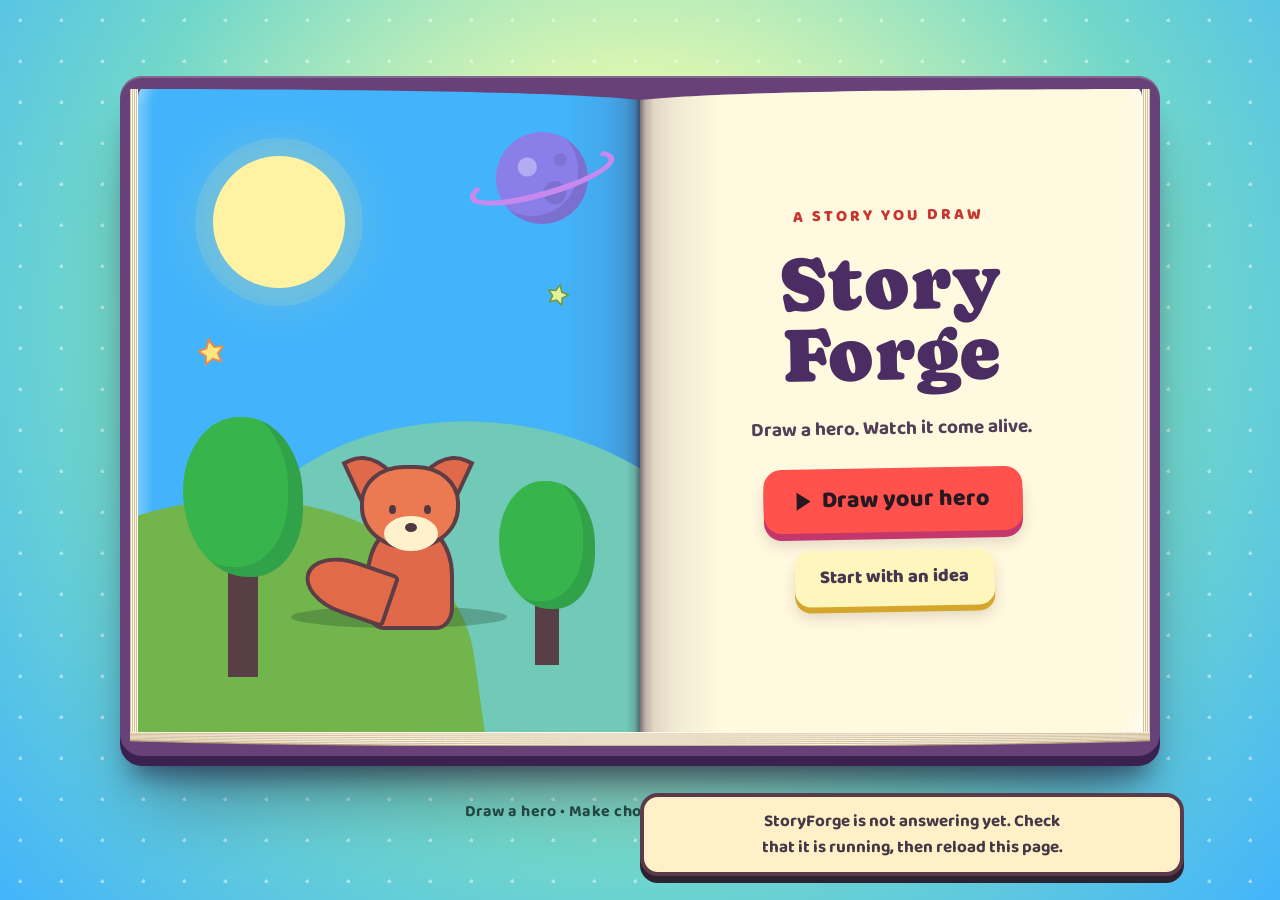
==== commit 930679c9: "Tap-to-talk voice input everywhere: MediaRecorder, whisper.cpp kept warm, Hugging Face fallback - Br" ====
--- a/static/index.html
+++ b/static/index.html
@@ -8,13 +8,17 @@
   <link rel="preconnect" href="https://fonts.googleapis.com">
   <link rel="preconnect" href="https://fonts.gstatic.com" crossorigin>
   <link rel="stylesheet" href="https://fonts.googleapis.com/css2?family=Baloo+2:wght@500;600;700;800&family=Chewy&display=swap">
+  <!-- The StoryForge title's own font, served from here (static/fonts/Caprasimo-OFL.txt). -->
+  <link rel="preload" href="/static/fonts/caprasimo-latin.woff2" as="font" type="font/woff2" crossorigin>
   <link rel="stylesheet" href="/static/style.css">
   <script>
     // The opening (a storybook opening itself) plays once per visit, before anything is drawn, so
     // the cover never flashes first. Not when /draw opens a story, and never with reduced motion.
+    // ?intro=1 always plays it (for showing it off); reduced motion still hides it.
     try {
-      if (!/[?&]story=/.test(location.search) && !sessionStorage.getItem("storyforge.opened")
-          && !matchMedia("(prefers-reduced-motion: reduce)").matches) {
+      if (/[?&]intro=1(&|$)/.test(location.search)
+          || (!/[?&]story=/.test(location.search) && !sessionStorage.getItem("storyforge.opened")
+              && !matchMedia("(prefers-reduced-motion: reduce)").matches)) {
         document.documentElement.classList.add("opening");
       }
     } catch (_) { /* no storage: skip the opening */ }
@@ -99,9 +103,12 @@
       <div class="title-page title-right">
         <div class="title-content">
           <span class="eyebrow">A STORY YOU DRAW</span>
-          <h2 class="title-word" aria-label="StoryForge">
-            <span class="rainbow-word" aria-hidden="true"><i>S</i><i>t</i><i>o</i><i>r</i><i>y</i></span>
-            <span class="rainbow-word short" aria-hidden="true"><i>F</i><i>o</i><i>r</i><i>g</i><i>e</i></span>
+          <h2 class="title-word">
+            <!-- Tapping the title plays the opening again (app.js). -->
+            <button class="title-replay" id="title-replay" type="button" aria-label="StoryForge. Play the opening again">
+              <span class="title-line" aria-hidden="true">Story</span>
+              <span class="title-line" aria-hidden="true">Forge</span>
+            </button>
           </h2>
           <p class="cover-line" id="cover-line">Draw a hero. Watch it come alive.</p>
           <div class="top-landing">
@@ -119,10 +126,10 @@
   <!-- Describe your story -->
   <section class="invite" id="invite" aria-labelledby="invite-heading" hidden>
     <h2 id="invite-heading">Let's embark on a journey and bring your imagination to life.</h2>
-    <p class="invite-how" id="invite-how">Hold the microphone icon and describe your basic story.</p>
+    <p class="invite-how" id="invite-how">Tap the microphone and tell me your story idea.</p>
 
     <div class="mic-wrap">
-      <button class="mic" id="premise-mic" type="button" aria-label="Hold to speak your story idea">
+      <button class="mic" id="premise-mic" type="button" aria-label="Tap to speak your story idea">
         <span class="mic-rings" aria-hidden="true"></span>
         <svg viewBox="0 0 24 24" aria-hidden="true"><rect x="9" y="3" width="6" height="11" rx="3"/><path d="M6 11a6 6 0 0 0 12 0M12 17v4M8.5 21h7"/></svg>
       </button>
@@ -167,7 +174,17 @@
         <div class="hero-fx" id="hero-fx" aria-hidden="true"></div>
         <div class="painting" id="painting">
           <div class="wash" aria-hidden="true"><i></i><i></i><i></i></div>
-          <p class="painting-label" id="painting-label">Painting this page</p>
+          <!-- The rotating, playful lines are for the eyes only (app.js "paintTalk"): screen readers
+               get one steady line, and narration never reads them. -->
+          <p class="painting-label" id="painting-label">
+            <svg class="painting-doodle" viewBox="0 0 32 32" aria-hidden="true">
+              <path d="M21.5 4.5l6 6-11 11-6-6z" fill="#ffde5a" stroke="#5b3a49" stroke-width="2" stroke-linejoin="round"/>
+              <path d="M10.5 15.5l6 6-2.4 2.4c-1.4 1.4-3.7 1.4-5.1 0l-.9-.9c-1.4-1.4-1.4-3.7 0-5.1z" fill="#c8b6a6" stroke="#5b3a49" stroke-width="2" stroke-linejoin="round"/>
+              <path d="M8.6 23.4c-1.9 1.9-3.9 2.1-5.1 4.1 2.3.5 5.5.1 7.6-2" fill="#ff524d" stroke="#5b3a49" stroke-width="2" stroke-linejoin="round"/>
+            </svg>
+            <span class="painting-words" id="painting-words" aria-hidden="true">Painting this page</span>
+            <span class="visually-hidden" id="painting-said">Painting this page</span>
+          </p>
           <div class="meter" role="progressbar" aria-label="Picture progress" aria-valuemin="0" aria-valuemax="100" id="picture-meter"><span id="picture-meter-fill"></span></div>
           <p class="painting-eta" id="painting-eta"></p>
         </div>
@@ -223,7 +240,7 @@
       <h2 id="next-heading">What happens next?</h2>
       <div class="choices" id="choices"></div>
       <form class="own-idea" id="own-idea-form">
-        <button class="mic small" id="idea-mic" type="button" aria-label="Hold to speak your own idea">
+        <button class="mic small" id="idea-mic" type="button" aria-label="Tap to speak your own idea">
           <span class="mic-rings" aria-hidden="true"></span>
           <svg viewBox="0 0 24 24" aria-hidden="true"><rect x="9" y="3" width="6" height="11" rx="3"/><path d="M6 11a6 6 0 0 0 12 0M12 17v4M8.5 21h7"/></svg>
         </button>
@@ -255,6 +272,7 @@
 </div>
 
 <script src="/static/hero.js" defer></script>
+<script src="/static/listen.js" defer></script>
 <script src="/static/app.js" defer></script>
 </body>
 </html>
--- a/static/style.css
+++ b/static/style.css
@@ -1,8 +1,14 @@
 /* StoryForge, in the team's storybook style (KidsStorybookGame): Chewy for titles, Baloo 2 for
-   everything else, a bright title screen (paper moon, hills, trees, rainbow letters), a green
+   everything else, a bright title screen (paper moon, hills, trees), the name "StoryForge" in Caprasimo, a green
    two-panel book on dotted paper, and chunky buttons whose coloured bottom edge presses down.
    The picture and the hero layer ("Hero animation" below) keep their own look. */
 
+@font-face {
+  font-family: "Caprasimo"; /* the StoryForge title, everywhere (self-hosted; OFL, see static/fonts) */
+  src: url("/static/fonts/caprasimo-latin.woff2") format("woff2");
+  font-weight: 400;
+  font-display: swap;
+}
 @font-face {
   font-family: "Fraunces"; /* only the hero's sleeping "zzz" still uses it */
   src: url("/static/fonts/fraunces-latin-soft.woff2") format("woff2");
@@ -38,6 +44,10 @@
 
   --ui: "Baloo 2", "Trebuchet MS", system-ui, sans-serif;
   --titles: "Chewy", "Baloo 2", cursive;
+  /* The name "StoryForge" itself: one deep purple with a soft cream offset shadow. */
+  --brand-font: "Caprasimo", "Chewy", "Baloo 2", serif;
+  --brand-ink: #4b2d63;
+  --brand-shadow: 3px 3px 0 #ffe7a8;
   --display: "Fraunces", "Iowan Old Style", "Palatino Linotype", Palatino, Georgia, serif;
 
   /* spacing scale: 4 8 12 16 24 32 48 64 */
@@ -152,11 +162,13 @@
 .wordmark {
   justify-self: start;
   display: flex; align-items: center; gap: 12px;
-  color: #294d47;
+  color: var(--brand-ink);
   text-decoration: none;
-  font-family: var(--titles);
+  font-family: var(--brand-font);
+  font-weight: 400;
   font-size: 1.6rem;
   letter-spacing: .3px;
+  text-shadow: var(--brand-shadow);
 }
 /* the little lantern from the design's brand mark */
 .brand-mark { width: 42px; height: 42px; flex: none; border-radius: 50% 50% 46% 54%; background: #dd714b; display: grid; place-items: center; transform: rotate(-8deg); box-shadow: inset 0 -4px rgba(86, 53, 40, .15); }
@@ -215,20 +227,76 @@
 body:not([data-view="landing"]) .cover { display: none; }
 .motes { display: none; }
 
+/* ───────── a real open book (the title screen and the story page share it) ─────────
+   A purple hardcover 10px larger than the pages all round, its thickness a darker 10px band below
+   and a deep soft shadow on the ground. Under each page a block of page edges (seven cream and tan
+   lines) curving up toward the outer corner, and thin page edges down the outer sides. The pages'
+   top edges bow down into the spine. Smooth curves come from small inline SVGs (anti-aliased, so
+   no stepped edges); everything is the book's own background, shadows and one masked strip, so it
+   costs nothing while reading. The paper's curve is painted under each page's content, never over
+   the picture or the hero. */
+.title-book, .book {
+  --cover: var(--violet);
+  --cover-edge: #3a2150;
+  --lip: 10px;       /* cover beyond the pages */
+  --stack: 8px;      /* page edges down the outer sides: four lines */
+  --block: 14px;     /* the block of page edges under the pages: seven lines */
+  --sheet: #fffaf0;
+  --sheet-line: #d3c19c;
+  border: 0;
+  border-radius: 22px;
+  padding: var(--lip) calc(var(--lip) + var(--stack)) calc(var(--lip) + var(--block));
+  background:
+    url("data:image/svg+xml,<svg xmlns='http://www.w3.org/2000/svg' viewBox='0 0 100 14' preserveAspectRatio='none'><path d='M0 0H100V14C62 14 26 13 0 8.5Z' fill='%23fffaf0'/><path d='M0 1.21C26 1.80 62 2 100 2M0 2.43C26 3.61 62 4 100 4M0 3.64C26 5.41 62 6 100 6M0 4.86C26 7.21 62 8 100 8M0 6.07C26 9.02 62 10 100 10M0 7.29C26 10.82 62 12 100 12' fill='none' stroke='%23d3c19c' stroke-width='1' vector-effect='non-scaling-stroke'/><path d='M100 14C62 14 26 13 0 8.5' fill='none' stroke='%23b9a37a' stroke-width='1.3' vector-effect='non-scaling-stroke'/></svg>") left var(--lip) bottom var(--lip) / calc(50% - var(--lip)) var(--block) no-repeat,
+    url("data:image/svg+xml,<svg xmlns='http://www.w3.org/2000/svg' viewBox='0 0 100 14' preserveAspectRatio='none'><g transform='translate(100 0) scale(-1 1)'><path d='M0 0H100V14C62 14 26 13 0 8.5Z' fill='%23fffaf0'/><path d='M0 1.21C26 1.80 62 2 100 2M0 2.43C26 3.61 62 4 100 4M0 3.64C26 5.41 62 6 100 6M0 4.86C26 7.21 62 8 100 8M0 6.07C26 9.02 62 10 100 10M0 7.29C26 10.82 62 12 100 12' fill='none' stroke='%23d3c19c' stroke-width='1' vector-effect='non-scaling-stroke'/><path d='M100 14C62 14 26 13 0 8.5' fill='none' stroke='%23b9a37a' stroke-width='1.3' vector-effect='non-scaling-stroke'/></g></svg>") right var(--lip) bottom var(--lip) / calc(50% - var(--lip)) var(--block) no-repeat,
+    repeating-linear-gradient(to right, var(--sheet-line) 0 1px, var(--sheet) 1px 2px)
+      left var(--lip) top var(--lip) / var(--stack) calc(100% - 2 * var(--lip) - var(--block)) no-repeat,
+    repeating-linear-gradient(to left, var(--sheet-line) 0 1px, var(--sheet) 1px 2px)
+      right var(--lip) top var(--lip) / var(--stack) calc(100% - 2 * var(--lip) - var(--block)) no-repeat,
+    var(--cover);
+  box-shadow:
+    inset 0 2px 0 rgba(255, 255, 255, .2),
+    0 10px 0 var(--cover-edge),
+    0 32px 26px -12px rgba(28, 20, 50, .55),
+    0 60px 70px -26px rgba(28, 20, 50, .45);
+}
+/* The pages bow open: the cover shows above their top edges, which dip gently into the spine. */
+.title-book::before, .book::before {
+  content: ""; position: absolute; z-index: 11; pointer-events: none;
+  left: var(--lip); right: var(--lip); top: var(--lip); height: 16px;
+  background: var(--cover);
+  -webkit-mask: url("data:image/svg+xml,<svg xmlns='http://www.w3.org/2000/svg' viewBox='0 0 200 16' preserveAspectRatio='none'><path d='M0 0H200V3C150 3.4 115 6 100 14C85 6 50 3.4 0 3Z'/></svg>") 0 0 / 100% 100% no-repeat;
+  mask: url("data:image/svg+xml,<svg xmlns='http://www.w3.org/2000/svg' viewBox='0 0 200 16' preserveAspectRatio='none'><path d='M0 0H200V3C150 3.4 115 6 100 14C85 6 50 3.4 0 3Z'/></svg>") 0 0 / 100% 100% no-repeat;
+}
+/* The gutter: a deep crease down the middle, over the pages' inner edges only (never as far as the
+   picture, which sits inside the page's padding). */
+.title-spine, .book::after {
+  content: ""; position: absolute; z-index: 10; pointer-events: none;
+  top: var(--lip); bottom: calc(var(--lip) + var(--block)); left: calc(50% - 14px); width: 28px;
+  background: linear-gradient(90deg, transparent, rgba(50, 28, 48, .16) 30%, rgba(40, 20, 40, .5) 50%,
+                              rgba(50, 28, 48, .16) 70%, transparent);
+}
+/* The curve of the paper, under each page's content: shade where it bends into the spine, light on
+   the lifted outer edge and corners. */
+.title-book, .book { --bend-left: linear-gradient(to left, rgba(60, 35, 55, .26), rgba(60, 35, 55, .08) 7%, transparent 16%),
+                                  linear-gradient(to right, rgba(255, 255, 255, .28), transparent 3%),
+                                  radial-gradient(circle at 0 100%, rgba(255, 255, 255, .3), transparent 26px),
+                                  radial-gradient(circle at 0 0, rgba(255, 255, 255, .22), transparent 22px);
+                     --bend-right: linear-gradient(to right, rgba(60, 35, 55, .22), rgba(60, 35, 55, .07) 7%, transparent 16%),
+                                   linear-gradient(to left, rgba(255, 255, 255, .3), transparent 3%),
+                                   radial-gradient(circle at 100% 100%, rgba(255, 255, 255, .32), transparent 26px),
+                                   radial-gradient(circle at 100% 0, rgba(255, 255, 255, .24), transparent 22px); }
+
 .title-book {
   width: min(1040px, 94vw);
   min-height: min(680px, 80vh);
   display: grid; grid-template-columns: 1fr 1fr;
   position: relative; z-index: 2;
-  border: 10px solid var(--violet); border-radius: 24px;
-  background: var(--yellow);
-  box-shadow: 0 26px 0 var(--violet-deep), 0 38px 60px rgba(28, 23, 82, .55);
   animation: titleArrive .85s cubic-bezier(.18, .8, .25, 1) both;
-  overflow: hidden;
 }
 html.opening .title-book { animation-play-state: paused; } /* it arrives once the opening is over */
 .title-page { position: relative; overflow: hidden; }
-.title-left { background: var(--blue); border-radius: 12px 0 0 12px; }
+.title-left { background: var(--bend-left), var(--blue); border-radius: 10px 0 0 0; } /* square at the bottom: it sits on the page block */
 /* a little ringed planet in the top corner (the ring is ::after, tilted) */
 .title-left::before {
   content: ""; position: absolute; z-index: 1; width: 92px; height: 92px; top: 46px; right: 52px; border-radius: 50%;
@@ -244,8 +312,7 @@
   border: 6px solid #c889ee; border-top-color: transparent; transform: rotate(-16deg);
 }
 .title-left .cover-photo { position: absolute; inset: 0; width: 100%; height: 100%; object-fit: cover; z-index: 5; }
-.title-right { background: var(--cream); border-radius: 0 12px 12px 0; color: #46354b; display: grid; place-items: center; }
-.title-spine { position: absolute; width: 24px; left: calc(50% - 12px); top: 0; bottom: 0; z-index: 10; background: linear-gradient(90deg, rgba(55, 35, 46, .3), rgba(255, 255, 255, .32), rgba(55, 35, 46, .28)); pointer-events: none; }
+.title-right { background: var(--bend-right), var(--cream); border-radius: 0 10px 0 0; color: #46354b; display: grid; place-items: center; }
 .paper-moon { position: absolute; width: 132px; height: 132px; border-radius: 50%; background: #fff2a2; top: 70px; left: 75px; box-shadow: 0 0 0 18px rgba(255, 231, 134, .12), 0 0 60px rgba(255, 231, 134, .32); animation: moonBob 4s ease-in-out infinite; }
 .paper-star {
   position: absolute; z-index: 3; width: 30px; height: 30px; overflow: visible;
@@ -265,15 +332,18 @@
 
 .title-content { z-index: 4; text-align: center; padding: 40px 26px 48px; transform: rotate(-1deg); }
 .eyebrow { display: inline-block; color: #c8352f; font-weight: 800; font-size: 1rem; letter-spacing: 3px; margin-bottom: 10px; }
-.title-word { font-family: var(--titles); font-weight: 400; font-size: clamp(52px, 6vw, 84px); line-height: .85; margin: 6px 0 22px; letter-spacing: -1px; }
-.rainbow-word { display: flex; justify-content: center; transform: rotate(-1deg); }
-.rainbow-word.short { margin-top: 9px; transform: rotate(1deg); }
-.rainbow-word i { display: inline-block; font-style: normal; color: var(--purple); text-shadow: 2px 3px 0 #fff, 4px 5px 0 rgba(76, 63, 102, .25); transform: rotate(-5deg); }
-.rainbow-word i:nth-child(2n) { color: var(--green); transform: translateY(4px) rotate(4deg); }
-.rainbow-word i:nth-child(3n) { color: #f2c62e; transform: translateY(-3px) rotate(-3deg); }
-.rainbow-word i:nth-child(4n) { color: #4fb9a6; transform: rotate(5deg); }
-.rainbow-word i:nth-child(5n) { color: var(--pink); transform: translateY(3px) rotate(-4deg); }
-.rainbow-word i:nth-child(6n) { color: var(--blue); }
+.title-word {
+  font-family: var(--brand-font); font-weight: 400; font-size: clamp(52px, 6vw, 84px); line-height: .92;
+  margin: 6px 0 22px; color: var(--brand-ink); text-shadow: var(--brand-shadow);
+}
+.title-line { display: block; }
+.title-replay {
+  display: block; margin: 0 auto; padding: 4px 10px; border: 0; border-radius: 16px;
+  background: none; font: inherit; line-height: inherit; letter-spacing: inherit; cursor: pointer;
+  transition: transform .18s var(--ease);
+}
+@media (hover: hover) { .title-replay:hover { transform: scale(1.04) rotate(-1deg); } }
+.title-replay:active { transform: scale(.97); }
 .cover-line { margin: 0 0 24px; color: #4f3f57; font-size: 1.2rem; font-weight: 700; text-wrap: balance; }
 .top-landing { display: flex; flex-direction: column; align-items: center; gap: 18px; }
 .top-landing .chunky { min-width: 200px; }
@@ -331,7 +401,7 @@
 .opening-screen::after { content: ""; position: absolute; width: 650px; max-width: 90vw; height: 150px; bottom: 10%; border-radius: 50%; background: rgba(4, 7, 20, .5); filter: blur(30px); }
 .opening-book { width: 100vw; height: 100vh; position: relative; z-index: 2; perspective: 1500px; animation: bookLift 2.75s cubic-bezier(.2, .7, .15, 1) both; }
 .opening-cover { position: absolute; inset: 0 0 0 50%; border: 9px solid #623b77; border-radius: 6px 20px 20px 6px; transform-origin: left center; background: var(--red); display: grid; align-content: center; justify-items: center; box-shadow: inset 0 0 0 14px var(--orange), inset 0 0 0 19px var(--yellow), 0 18px 40px rgba(68, 92, 120, .3); animation: coverOpen 1.05s .45s cubic-bezier(.55, .05, .2, 1) forwards; z-index: 12; backface-visibility: hidden; }
-.opening-cover b { color: #fff6bb; text-align: center; font: 400 clamp(32px, 5vw, 68px)/.9 var(--titles); text-shadow: 4px 4px #a13e75; }
+.opening-cover b { color: var(--brand-ink); text-align: center; font: 400 clamp(32px, 5vw, 68px)/.95 var(--brand-font); text-shadow: var(--brand-shadow); }
 .opening-cover small { font-size: 9px; letter-spacing: 2px; margin-top: 14px; font-weight: 800; }
 .cover-moon { width: 58px; height: 58px; border-radius: 50%; background: #ffe57e; margin-bottom: 20px; box-shadow: 0 0 25px #ffdd78; }
 .opening-pages { position: absolute; top: 0; bottom: 0; width: 50%; background-color: var(--cream); background-image: radial-gradient(circle at 18% 22%, #ff80cf 0 1.2%, transparent 1.3%), radial-gradient(circle at 72% 18%, #a192f7 0 1%, transparent 1.1%), radial-gradient(circle at 42% 78%, #43b4fb 0 1.3%, transparent 1.4%), radial-gradient(circle at 86% 68%, #ffde5a 0 1.1%, transparent 1.2%); border: 7px solid #eaa3a3; opacity: 0; animation: pagesAppear .25s .65s forwards; }
@@ -470,36 +540,27 @@
 .leaf-button svg { width: 1.4rem; height: 1.4rem; fill: none; stroke: currentColor; stroke-width: 3; stroke-linecap: round; stroke-linejoin: round; }
 .leaf-button:disabled { opacity: .35; box-shadow: none; }
 
-/* The design's two-panel book: a green frame, the picture on the left, dotted paper on the right,
-   and a soft spine shadow between them. */
+/* The design's two-panel book (the real-book look above): the picture on the left, dotted paper on
+   the right. */
 .book {
   position: relative;
   display: grid;
   grid-template-columns: 1fr 1fr;
-  border: 9px solid var(--frame);
-  border-radius: 26px;
-  background: var(--paper);
-  box-shadow: 0 0 0 3px rgba(255, 255, 255, .55) inset, 0 4px 0 var(--frame-edge), 0 24px 50px rgba(55, 57, 42, .18);
   perspective: 1800px;
   overflow: clip;
-}
-.book::after {
-  content: ""; position: absolute; top: 0; bottom: 0; left: calc(50% - 10px); width: 20px; z-index: 4; pointer-events: none;
-  background: linear-gradient(90deg, rgba(46, 45, 35, .18), rgba(255, 255, 255, .4), rgba(46, 45, 35, .08));
 }
 .page { position: relative; color: var(--text); min-width: 0; }
 .page-picture {
   padding: clamp(var(--s4), 2.2vw, var(--s6));
   display: grid; place-items: center;
-  background: var(--frame-light);
-  background-image: radial-gradient(circle at 30% 20%, rgba(255, 255, 255, .16), transparent 60%);
+  border-radius: 10px 0 0 0;
+  background: var(--bend-left), radial-gradient(circle at 30% 20%, rgba(255, 255, 255, .16), transparent 60%), var(--frame-light);
 }
 .page-words {
   padding: clamp(var(--s5), 3vw, 3rem) clamp(var(--s5), 3.2vw, 3.2rem) var(--s5);
   display: flex; flex-direction: column;
-  background-color: var(--paper);
-  background-image: radial-gradient(var(--paper-dots) .8px, transparent 1px);
-  background-size: 8px 8px;
+  border-radius: 0 10px 0 0;
+  background: var(--bend-right), radial-gradient(var(--paper-dots) .8px, transparent 1px) 0 0 / 8px 8px, var(--paper);
 }
 
 /* The picture keeps its size; only a paper mat is drawn around it (box-shadow, no layout change). */
@@ -764,7 +825,22 @@
 .wash i:nth-child(3) { width: 62%; height: 50%; left: 18%; bottom: -10%; background: var(--teal); animation-duration: 14s; animation-delay: -7s; }
 @keyframes drift { from { transform: translate(0, 0) scale(1); } to { transform: translate(9%, -7%) scale(1.18); } }
 
-.painting-label { position: relative; margin: 0; font-family: var(--titles); font-weight: 400; font-size: 1.6rem; color: var(--title); }
+.painting-label {
+  position: relative; margin: 0; padding: 0 var(--s3);
+  display: inline-flex; align-items: center; justify-content: center; gap: .45em;
+  font-family: var(--titles); font-weight: 400; font-size: 1.55rem; line-height: 1.15; color: var(--title);
+  text-wrap: balance;
+}
+.painting-words { transition: opacity .3s ease; }
+.painting-words.fading { opacity: 0; }
+/* a little paintbrush bouncing beside the words while the picture is painted */
+.painting-doodle { width: 1.6em; height: 1.6em; flex: none; transform-origin: 30% 80%; animation: brush-bounce 1.1s ease-in-out infinite; }
+.picture[data-state="waiting"] .painting-doodle { display: none; }
+@keyframes brush-bounce {
+  0%, 100% { transform: translateY(0) rotate(-8deg); }
+  50% { transform: translateY(-5px) rotate(10deg); }
+}
+@media (prefers-reduced-motion: reduce) { .painting-doodle { animation: none; } .painting-words { transition: none; } }
 .painting-eta { position: relative; margin: 0; font-size: 1rem; font-weight: 700; color: var(--text); min-height: 1.4em; }
 .meter, .narration-track {
   position: relative; height: 12px; border-radius: 999px; overflow: hidden;
@@ -968,8 +1044,12 @@
   .top-centre { grid-column: 1 / -1; grid-row: 2; }
   body[data-view="invite"] .top-centre { display: none; }
   .book-row { grid-template-columns: 1fr 1fr; }
-  .book { grid-column: 1 / -1; grid-row: 1; grid-template-columns: 1fr; border-width: 6px; }
+  .book { grid-column: 1 / -1; grid-row: 1; grid-template-columns: 1fr; }
   .book::after { display: none; }
+  /* One page above the other: no spine, so the top edge does not bow. */
+  .book::before { display: none; }
+  .page-picture { border-radius: 10px 10px 0 0; background: radial-gradient(circle at 30% 20%, rgba(255, 255, 255, .16), transparent 60%), var(--frame-light); }
+  .page-words { border-radius: 0; background: radial-gradient(var(--paper-dots) .8px, transparent 1px) 0 0 / 8px 8px, var(--paper); }
   .leaf-button { justify-self: end; }
   #next-page { justify-self: start; }
   .page-picture { padding-bottom: var(--s5); }
@@ -979,10 +1059,12 @@
 }
 @media (max-width: 760px) {
   body[data-view="landing"] .stage { padding: 20px 14px 30px; justify-content: flex-start; }
-  .title-book { grid-template-columns: 1fr; min-height: 0; }
-  .title-left { height: 260px; border-radius: 12px 12px 0 0; }
-  .title-right { border-radius: 0 0 12px 12px; }
-  .title-spine { width: 100%; height: 18px; left: 0; top: 251px; bottom: auto; background: linear-gradient(rgba(55, 35, 46, .3), rgba(255, 255, 255, .3), rgba(55, 35, 46, .3)); }
+  .title-book { grid-template-columns: 1fr; min-height: 0; --lip: 8px; --stack: 6px; }
+  .title-book::before { display: none; }
+  .title-left { height: 260px; border-radius: 10px 10px 0 0; background: var(--blue); }
+  .title-right { border-radius: 0; background: var(--cream); }
+  .title-spine { width: auto; height: 18px; left: calc(var(--lip) + var(--stack)); right: calc(var(--lip) + var(--stack)); top: calc(var(--lip) + 251px); bottom: auto;
+    background: linear-gradient(rgba(50, 28, 48, .1), rgba(40, 20, 40, .4) 50%, rgba(50, 28, 48, .1)); }
   .paper-moon { width: 90px; height: 90px; top: 35px; left: 15%; }
   .menu-hills { bottom: -250px; }
   .menu-tree { transform: scale(.65); transform-origin: bottom; bottom: 4px; }
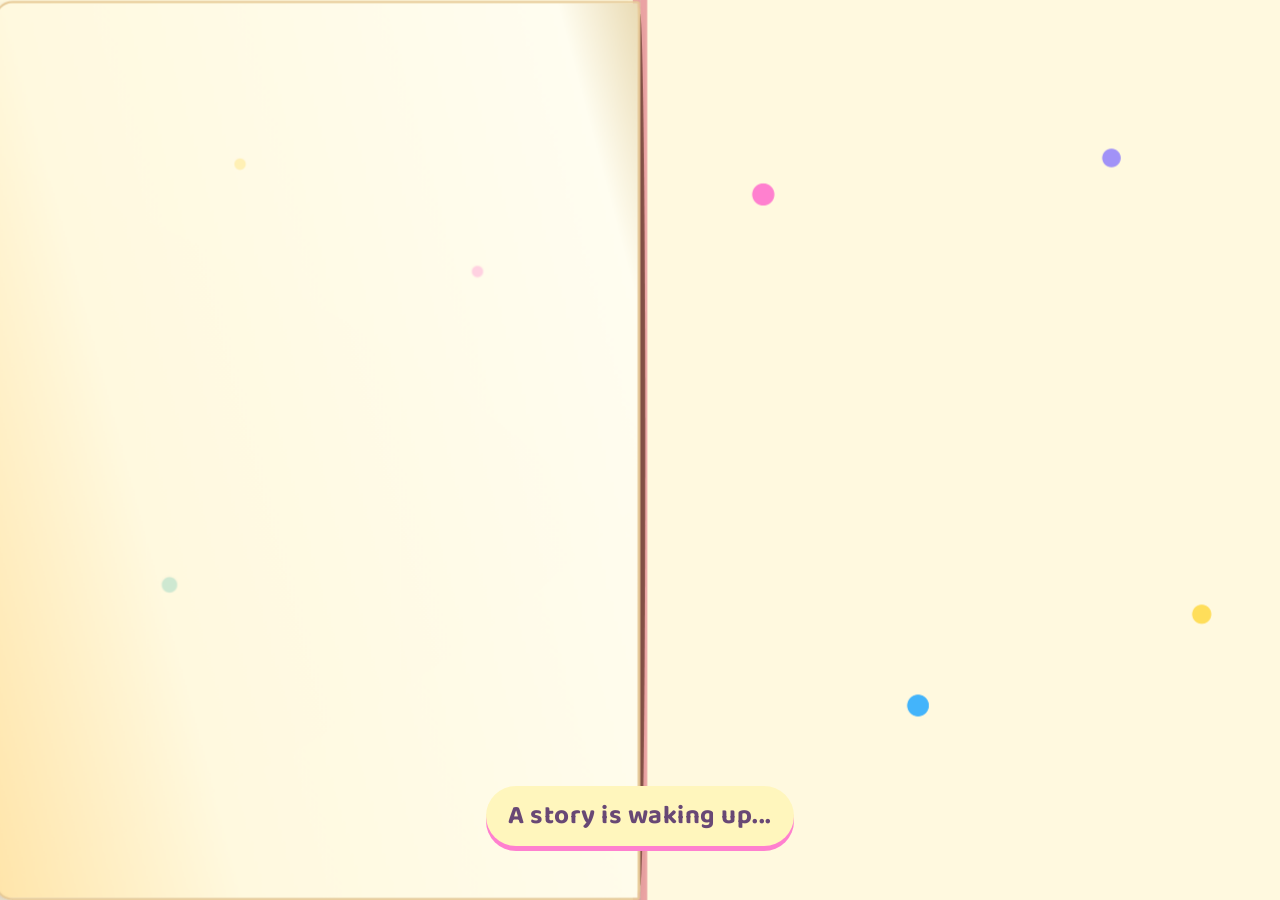
==== commit c82f743d: "Revert "Tap-to-talk voice input everywhere: MediaRecorder, whisper.cpp kept warm, Hugging Face fallb" ====
--- a/static/index.html
+++ b/static/index.html
@@ -126,10 +126,10 @@
   <!-- Describe your story -->
   <section class="invite" id="invite" aria-labelledby="invite-heading" hidden>
     <h2 id="invite-heading">Let's embark on a journey and bring your imagination to life.</h2>
-    <p class="invite-how" id="invite-how">Tap the microphone and tell me your story idea.</p>
+    <p class="invite-how" id="invite-how">Hold the microphone icon and describe your basic story.</p>
 
     <div class="mic-wrap">
-      <button class="mic" id="premise-mic" type="button" aria-label="Tap to speak your story idea">
+      <button class="mic" id="premise-mic" type="button" aria-label="Hold to speak your story idea">
         <span class="mic-rings" aria-hidden="true"></span>
         <svg viewBox="0 0 24 24" aria-hidden="true"><rect x="9" y="3" width="6" height="11" rx="3"/><path d="M6 11a6 6 0 0 0 12 0M12 17v4M8.5 21h7"/></svg>
       </button>
@@ -240,7 +240,7 @@
       <h2 id="next-heading">What happens next?</h2>
       <div class="choices" id="choices"></div>
       <form class="own-idea" id="own-idea-form">
-        <button class="mic small" id="idea-mic" type="button" aria-label="Tap to speak your own idea">
+        <button class="mic small" id="idea-mic" type="button" aria-label="Hold to speak your own idea">
           <span class="mic-rings" aria-hidden="true"></span>
           <svg viewBox="0 0 24 24" aria-hidden="true"><rect x="9" y="3" width="6" height="11" rx="3"/><path d="M6 11a6 6 0 0 0 12 0M12 17v4M8.5 21h7"/></svg>
         </button>
@@ -272,7 +272,6 @@
 </div>
 
 <script src="/static/hero.js" defer></script>
-<script src="/static/listen.js" defer></script>
 <script src="/static/app.js" defer></script>
 </body>
 </html>
